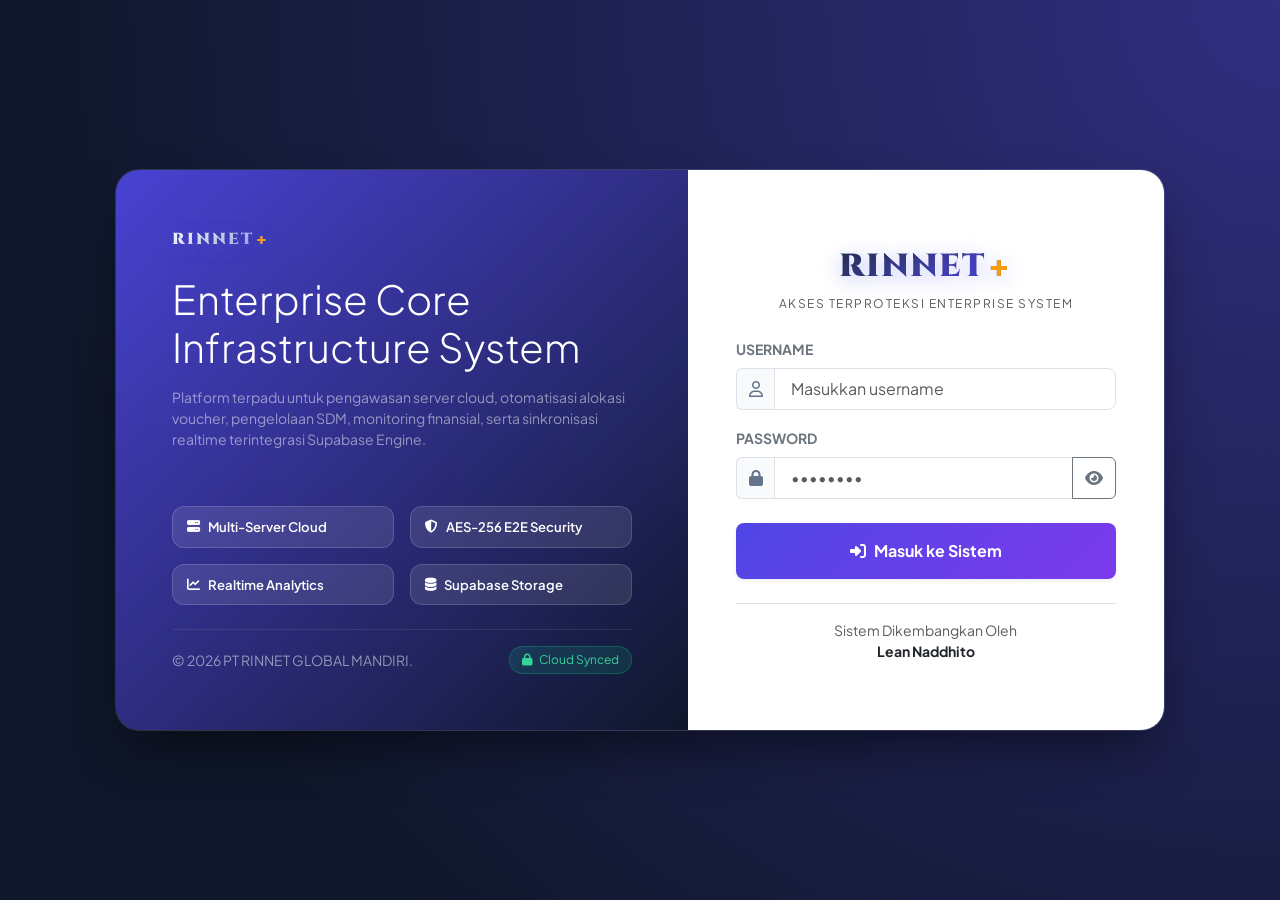
==== index.html @ 76e55583 "Add files via upload" ====
<!DOCTYPE html>
<html lang="id">
<head>
  <meta charset="UTF-8">
  <meta name="viewport" content="width=device-width, initial-scale=1.0, maximum-scale=1.0, user-scalable=no">
  <title>RINNET+ — Enterprise Infrastructure & Voucher Management System</title>
  
  <!-- Fonts & Stylesheets -->
  <link href="https://cdn.jsdelivr.net/npm/bootstrap@5.3.0/dist/css/bootstrap.min.css" rel="stylesheet">
  <link href="https://cdnjs.cloudflare.com/ajax/libs/font-awesome/6.4.0/css/all.min.css" rel="stylesheet">
  <link href="https://fonts.googleapis.com/css2?family=Cinzel:wght@700;800;900&family=Plus+Jakarta+Sans:wght@300;400;500;600;700;800;900&display=swap" rel="stylesheet">
  <link href="https://cdn.jsdelivr.net/npm/sweetalert2@11/dist/sweetalert2.min.css" rel="stylesheet">
  <link rel="stylesheet" href="./styles.css">

  <!-- JavaScript Libraries CDN -->
  <script src="https://cdn.jsdelivr.net/npm/@supabase/supabase-js@2"></script>
  <script src="https://cdn.jsdelivr.net/npm/chart.js"></script>
  <script src="https://cdnjs.cloudflare.com/ajax/libs/exceljs/4.3.0/exceljs.min.js"></script>
  <script src="https://cdnjs.cloudflare.com/ajax/libs/FileSaver.js/2.0.5/FileSaver.min.js"></script>
  <script src="https://cdn.jsdelivr.net/npm/bootstrap@5.3.0/dist/js/bootstrap.bundle.min.js"></script>
  <script src="https://cdn.jsdelivr.net/npm/sweetalert2@11"></script>
  <script src="https://cdn.jsdelivr.net/npm/canvas-confetti@1.6.0/dist/confetti.browser.min.js"></script>
  
  <!-- App Scripts -->
  <script src="./supabase-client.js" defer></script>
  <script src="./app.js" defer></script>
</head>
<body>

  <!-- LOGIN PAGE -->
  <div id="pageLogin" class="login-wrapper">
    <div class="login-card-container">
      <div class="login-grid">
        
        <div class="login-left">
          <div>
            <div class="brand-logo-container mb-4">
              <span class="brand-logo-text">RINNET<span class="plus-tag">+</span></span>
            </div>
            <h2 class="fw-800 text-white display-6 mb-3">Enterprise Core Infrastructure System</h2>
            <p class="text-white-50 small leading-relaxed">Platform terpadu untuk pengawasan server cloud, otomatisasi alokasi voucher, pengelolaan SDM, monitoring finansial, serta sinkronisasi realtime terintegrasi Supabase Engine.</p>
          </div>

          <div class="row g-3 my-4">
            <div class="col-6"><div class="feature-pill"><i class="fa-solid fa-server text-indigo"></i> Multi-Server Cloud</div></div>
            <div class="col-6"><div class="feature-pill"><i class="fa-solid fa-shield-halved text-emerald"></i> AES-256 E2E Security</div></div>
            <div class="col-6"><div class="feature-pill"><i class="fa-solid fa-chart-line text-amber"></i> Realtime Analytics</div></div>
            <div class="col-6"><div class="feature-pill"><i class="fa-solid fa-database text-cyan"></i> Supabase Storage</div></div>
          </div>

          <div class="text-white-50 small pt-3 border-top border-secondary border-opacity-25 d-flex justify-content-between align-items-center">
            <span>© 2026 PT RINNET GLOBAL MANDIRI.</span>
            <span class="badge-e2e"><i class="fa-solid fa-lock me-1"></i> Cloud Synced</span>
          </div>
        </div>

        <div class="login-right">
          <div class="text-center mb-4">
            <div class="brand-logo-container justify-content-center mb-1">
              <span class="brand-logo-text fs-2">RINNET<span class="plus-tag">+</span></span>
            </div>
            <span class="brand-subtitle text-muted">Akses Terproteksi Enterprise System</span>
          </div>

          <div id="loginLockoutAlert" class="alert alert-danger small d-none" role="alert">
            <i class="fa-solid fa-shield-triangle-exclamation me-1"></i> Terlalu banyak percobaan gagal. Silakan tunggu sebentar.
          </div>

          <form id="formLogin">
            <div class="mb-3">
              <label class="form-label small fw-bold text-secondary">USERNAME</label>
              <div class="input-group">
                <span class="input-group-text input-group-text-custom"><i class="fa-regular fa-user"></i></span>
                <input type="text" id="loginUsername" class="form-control form-control-lg fs-6" placeholder="Masukkan username" required autocomplete="username">
              </div>
            </div>

            <div class="mb-4">
              <label class="form-label small fw-bold text-secondary">PASSWORD</label>
              <div class="input-group">
                <span class="input-group-text input-group-text-custom"><i class="fa-solid fa-lock"></i></span>
                <input type="password" id="loginPassword" class="form-control form-control-lg fs-6" placeholder="••••••••" required autocomplete="current-password">
                <button class="btn btn-outline-secondary" type="button" id="btnTogglePassword"><i class="fa-solid fa-eye" id="eyeIcon"></i></button>
              </div>
            </div>

            <button type="submit" id="btnLogin" class="btn btn-primary btn-lg w-100 fw-bold fs-6 shadow-sm py-3" style="background: linear-gradient(135deg, var(--primary-accent), var(--violet-accent)); border: none;">
              <span id="btnLoginText"><i class="fa-solid fa-right-to-bracket me-2"></i>Masuk ke Sistem</span>
              <span id="btnLoginSpinner" class="d-none"><span class="spinner-border spinner-border-sm me-2" role="status"></span>Memproses...</span>
            </button>
          </form>

          <div class="mt-4 pt-3 text-center text-muted small border-top">
            Sistem Dikembangkan Oleh <br><strong class="text-dark">Lean Naddhito</strong>
          </div>
        </div>

      </div>
    </div>
  </div>

  <!-- MAIN APP SYSTEM -->
  <div id="pageApp" class="d-none">
    <div class="mobile-header d-lg-none">
      <div class="brand-logo-container">
        <span class="brand-logo-text fs-4 text-white">RINNET<span class="plus-tag">+</span></span>
      </div>
      <button class="btn btn-sm btn-outline-light" id="btnToggleSidebar"><i class="fa-solid fa-bars fs-5"></i></button>
    </div>

    <!-- Sidebar Navigation -->
    <nav class="sidebar" id="mainSidebar">
      <div class="p-3 text-center border-bottom border-secondary border-opacity-25">
        <div class="brand-logo-container justify-content-center mb-3 mt-2">
          <span class="brand-logo-text fs-3">RINNET<span class="plus-tag">+</span></span>
        </div>
        <img id="navUserAvatar" src="https://cdn-icons-png.flaticon.com/512/149/149071.png" class="profile-avatar-nav mb-2 shadow-sm" alt="Avatar" width="65" height="65" style="object-fit:cover; border-radius:50%; border: 2px solid var(--primary-accent);">
        <h6 class="fw-800 text-white mb-0 mt-2" id="navUserName">User</h6>
        <span class="badge mt-1 px-3 py-1 rounded-pill" id="userRoleBadge" style="background: rgba(99, 102, 241, 0.2); color: #818cf8;">Role: -</span>
      </div>

      <div class="sidebar-menu">
        <div class="sidebar-category-title">Control Panel & Monitoring</div>
        <a class="nav-link active" href="#" data-menu="dashboard"><i class="fa-solid fa-chart-pie"></i>Dashboard</a>
        <a class="nav-link" href="#" data-menu="profil"><i class="fa-solid fa-user-gear"></i>Profil Saya</a>
        <a class="nav-link superadmin-only d-none" href="#" data-menu="sysPerf"><i class="fa-solid fa-microchip text-warning"></i>Monitoring System</a>

        <div class="sidebar-category-title">Infrastruktur</div>
        <a class="nav-link" href="#" data-menu="server"><i class="fa-solid fa-server"></i>Input Server</a>
        <a class="nav-link" href="#" data-menu="serverWilayah"><i class="fa-solid fa-network-wired text-cyan"></i>Server per Wilayah</a>

        <div class="sidebar-category-title">SDM Operasional</div>
        <a class="nav-link" href="#" data-menu="inputReseller"><i class="fa-solid fa-user-plus text-warning"></i>Input Data Reseller</a>
        <a class="nav-link" href="#" data-menu="karyawan"><i class="fa-solid fa-user-group"></i>Data Karyawan</a>

        <div class="sidebar-category-title">Data Inputan</div>
        <a class="nav-link" href="#" data-menu="reseller"><i class="fa-solid fa-box-archive"></i>Pendaftaran & Stok Voucher</a>
        <a class="nav-link" href="#" data-menu="kasbon"><i class="fa-solid fa-hand-holding-dollar"></i>Form & Rekap Kasbon</a>

        <div class="sidebar-category-title">Sistem</div>
        <a class="nav-link superadmin-only d-none" href="#" data-menu="userMgmt"><i class="fa-solid fa-users-gear"></i>Manajemen User</a>
        <a class="nav-link" href="#" data-menu="about"><i class="fa-solid fa-circle-info text-info"></i>Tentang RINNET+</a>

        <a class="nav-link text-danger mt-3" href="#" id="btnLogout"><i class="fa-solid fa-right-from-bracket"></i>Keluar</a>
      </div>

      <div class="app-credit">
        Dibuat oleh <strong>Lean Naddhito</strong>
      </div>
    </nav>

    <!-- Main Content Area -->
    <main class="content-area">

      <!-- DASHBOARD -->
      <section id="menu-dashboard" class="page-section">
        <div class="welcome-card-lux mb-4">
          <div class="d-flex flex-wrap align-items-center justify-content-between gap-3">
            <div>
              <span class="badge bg-white bg-opacity-20 text-white rounded-pill px-3 py-1 text-uppercase small mb-2 fw-bold" style="letter-spacing: 1px;">
                <i class="fa-solid fa-sparkles text-warning me-1"></i>Enterprise System Active
              </span>
              <h2 class="fw-900 mb-1 text-white" id="dashWelcomeTitle">Selamat Datang di RINNET+</h2>
              <p class="text-white-50 mb-0 small" id="dashWelcomeSubtitle">Sistem Pengelolaan Infrastruktur Server, Stok Voucher & Monitoring Karyawan.</p>
            </div>
            <div class="text-end d-none d-md-block">
              <span class="d-block small text-white-50 fw-bold">WAKTU SISTEM</span>
              <h4 class="fw-800 text-white mb-0" id="liveClockText">00:00:00 WIB</h4>
            </div>
          </div>

          <div class="quotes-box-lux">
            <div class="d-flex align-items-start gap-3">
              <div class="fs-4 text-info mt-1"><i class="fa-solid fa-quote-left"></i></div>
              <div>
                <p class="mb-1 fw-600 fst-italic text-white fs-6" id="quoteText">"Kunci keberhasilan adalah fokus pada tujuan, bukan pada hambatan."</p>
                <small class="text-info fw-bold" id="quoteAuthor">— Kata Bijak Hari Ini</small>
              </div>
            </div>
          </div>
        </div>

        <!-- AKSES CEPAT -->
        <div class="mb-4">
          <h6 class="fw-bold text-uppercase text-secondary mb-3" style="font-size: 0.75rem; letter-spacing: 0.8px;">
            <i class="fa-solid fa-bolt text-warning me-1"></i>Akses Cepat Modul Navigasi
          </h6>
          <div class="row g-3">
            <div class="col-6 col-md-4 col-xl-2">
              <div class="quick-access-card" data-menu="server">
                <div class="quick-icon-box" style="background: rgba(99, 102, 241, 0.1); color: #6366f1;"><i class="fa-solid fa-server"></i></div>
                <div><h6 class="fw-bold mb-0 text-dark fs-6">Server</h6><small class="text-muted d-block" style="font-size: 11px;">Input Data</small></div>
              </div>
            </div>
            <div class="col-6 col-md-4 col-xl-2">
              <div class="quick-access-card" data-menu="serverWilayah">
                <div class="quick-icon-box" style="background: rgba(6, 182, 212, 0.1); color: #06b6d4;"><i class="fa-solid fa-network-wired"></i></div>
                <div><h6 class="fw-bold mb-0 text-dark fs-6">Wilayah</h6><small class="text-muted d-block" style="font-size: 11px;">Server Cluster</small></div>
              </div>
            </div>
            <div class="col-6 col-md-4 col-xl-2">
              <div class="quick-access-card" data-menu="inputReseller">
                <div class="quick-icon-box" style="background: rgba(245, 158, 11, 0.1); color: #f59e0b;"><i class="fa-solid fa-user-plus"></i></div>
                <div><h6 class="fw-bold mb-0 text-dark fs-6">Reseller</h6><small class="text-muted d-block" style="font-size: 11px;">Input Reseller</small></div>
              </div>
            </div>
            <div class="col-6 col-md-4 col-xl-2">
              <div class="quick-access-card" data-menu="reseller">
                <div class="quick-icon-box" style="background: rgba(16, 185, 129, 0.1); color: #10b981;"><i class="fa-solid fa-ticket"></i></div>
                <div><h6 class="fw-bold mb-0 text-dark fs-6">Voucher</h6><small class="text-muted d-block" style="font-size: 11px;">Stok Reseller</small></div>
              </div>
            </div>
            <div class="col-6 col-md-4 col-xl-2">
              <div class="quick-access-card" data-menu="karyawan">
                <div class="quick-icon-box" style="background: rgba(15, 23, 42, 0.1); color: #0f172a;"><i class="fa-solid fa-user-group"></i></div>
                <div><h6 class="fw-bold mb-0 text-dark fs-6">Karyawan</h6><small class="text-muted d-block" style="font-size: 11px;">Data SDM</small></div>
              </div>
            </div>
            <div class="col-6 col-md-4 col-xl-2">
             <div class="quick-access-card" data-menu="kasbon">
              <div class="quick-icon-box" style="background: rgba(16, 185, 129, 0.1); color: #10b981;"><i class="fa-solid fa-hand-holding-dollar"></i></div>
              <div><h6 class="fw-bold mb-0 text-dark fs-6">Kasbon</h6><small class="text-muted d-block" style="font-size: 11px;">Form & Rekap</small></div>
            </div>
          </div>
            <div class="col-6 col-md-4 col-xl-2 superadmin-only d-none">
              <div class="quick-access-card" data-menu="sysPerf">
                <div class="quick-icon-box" style="background: rgba(139, 92, 246, 0.1); color: #8b5cf6;"><i class="fa-solid fa-microchip"></i></div>
                <div><h6 class="fw-bold mb-0 text-dark fs-6">Monitoring</h6><small class="text-muted d-block" style="font-size: 11px;">System Status</small></div>
              </div>
            </div>
          </div>
        </div>

        <!-- STATISTIK DASAR -->
        <div class="row g-3 mb-4">
          <div class="col-12 col-sm-6 col-xl-2-4">
            <div class="stat-card" style="background: linear-gradient(135deg, #4f46e5, #6366f1);">
              <span class="text-white-50 small fw-bold">TOTAL SERVER</span>
              <h2 id="dashTotalServer" class="fw-800 my-1 text-white">0</h2>
              <i class="fa-solid fa-server stat-icon"></i>
            </div>
          </div>
          <div class="col-12 col-sm-6 col-xl-2-4">
            <div class="stat-card" style="background: linear-gradient(135deg, #0284c7, #06b6d4);">
              <span class="text-white-50 small fw-bold">TOTAL WILAYAH/CLUSTER</span>
              <h2 id="dashTotalWilayah" class="fw-800 my-1 text-white">0</h2>
              <i class="fa-solid fa-map-location-dot stat-icon"></i>
            </div>
          </div>
          <div class="col-12 col-sm-6 col-xl-2-4">
            <div class="stat-card" style="background: linear-gradient(135deg, #d97706, #f59e0b);">
              <span class="text-white-50 small fw-bold">TOTAL RESELLER</span>
              <h2 id="dashTotalReseller" class="fw-800 my-1 text-white">0</h2>
              <i class="fa-solid fa-users-viewfinder stat-icon"></i>
            </div>
          </div>
          <div class="col-12 col-sm-6 col-xl-2-4">
            <div class="stat-card" style="background: linear-gradient(135deg, #0f172a, #1e293b);">
              <span class="text-white-50 small fw-bold">TOTAL KARYAWAN</span>
              <h2 id="dashTotalKaryawan" class="fw-800 my-1 text-white">0</h2>
              <i class="fa-solid fa-users stat-icon"></i>
            </div>
          </div>
          <div class="col-12 col-sm-6 col-xl-2-4">
            <div class="stat-card" style="background: linear-gradient(135deg, #059669, #10b981);">
              <span class="text-white-50 small fw-bold">TOTAL VOUCHER</span>
              <h2 id="dashTotalStok" class="fw-800 my-1 text-white">0</h2>
              <i class="fa-solid fa-ticket stat-icon"></i>
            </div>
          </div>
        </div>

        <!-- GRAFIK SCALABLE -->
        <div class="card card-custom p-4 mb-4">
          <div class="d-flex justify-content-between align-items-center mb-3">
            <div>
              <h5 class="fw-bold mb-0"><i class="fa-solid fa-chart-column me-2 text-primary"></i>Statistik Distribusi Server Cloud</h5>
              <small class="text-muted">Gunakan scroll horizontal jika data melebihi tampilan layar.</small>
            </div>
            <span class="badge bg-primary bg-opacity-10 text-primary border border-primary px-3 py-1">Auto Scalable Chart</span>
          </div>
          <div class="chart-container-scroll" style="overflow-x: auto; max-width: 100%;">
            <div id="chartWrapper" style="min-width: 100%; height: 340px;">
              <canvas id="serverChart"></canvas>
            </div>
          </div>
        </div>

        <!-- REKAPAN VOUCHER -->
        <div class="d-flex align-items-center gap-2 flex-wrap">
  <select id="dashResellerServerFilter" class="form-select form-select-sm" style="width: auto;">
    <option value="">-- Semua Server --</option>
    <!-- Opsi server akan terisi otomatis dari cache server -->
  </select>
  <div class="d-flex align-items-center gap-1">
    <label class="small fw-bold mb-0 text-secondary">Dari:</label>
    <input type="date" id="dashResellerStart" class="form-control form-control-sm" style="width: auto;">
  </div>
  <div class="d-flex align-items-center gap-1">
    <label class="small fw-bold mb-0 text-secondary">s/d:</label>
    <input type="date" id="dashResellerEnd" class="form-control form-control-sm" style="width: auto;">
  </div>
  <button class="btn btn-sm btn-outline-secondary rounded-pill px-2 py-1 small" id="btnResetDashReseller" title="Reset Filter"><i class="fa-solid fa-rotate-right"></i></button>
  <button class="btn btn-sm btn-outline-success rounded-pill px-3" id="btnExportDashReseller"><i class="fa-solid fa-file-excel me-1"></i>Export Excel</button>
</div>

          <div class="table-responsive table-scroll">
            <table class="table table-bordered table-sm text-center align-middle" id="tblDashReseller">
              <thead class="table-light">
                <tr>
                  <th>Tanggal</th><th>Server</th><th>Reseller</th><th>Petugas</th><th>Total Voucher Harian</th><th>Total Voucher Bulanan</th><th>Total Keseluruhan</th>
                </tr>
              </thead>
              <tbody id="bodyDashReseller"></tbody>
            </table>
          </div>
        </div>
      </section>

      <!-- PROFIL -->
      <section id="menu-profil" class="page-section d-none">
        <h3 class="fw-800 mb-4 text-center text-lg-start">Profil Saya</h3>
        <div class="card card-custom p-4 mx-auto" style="max-width: 600px;">
          <form id="formProfil">
            <div class="text-center mb-4">
              <img id="prfAvatarPreview" src="https://cdn-icons-png.flaticon.com/512/149/149071.png" class="rounded-circle shadow border border-3 border-indigo mb-3" style="width: 100px; height: 100px; object-fit: cover;">
              <div>
                <label class="form-label small fw-bold d-block">Unggah Foto Profil Baru</label>
                <input type="file" id="prfAvatarFile" class="form-control form-control-sm" accept="image/*">
              </div>
            </div>
            <div class="mb-3"><label class="form-label small fw-bold">Username System</label><input type="text" id="prfUsername" class="form-control bg-light" readonly></div>
            <div class="mb-3"><label class="form-label small fw-bold">Nama Lengkap</label><input type="text" id="prfNamaLengkap" class="form-control" required></div>
            <div class="mb-3"><label class="form-label small fw-bold">Email Pribadi <span class="badge bg-light text-muted border">Opsional</span></label><input type="email" id="prfEmail" class="form-control" placeholder="nama@domain.com"></div>
            <div class="mb-3"><label class="form-label small fw-bold">Nomor WhatsApp</label><input type="text" id="prfWA" class="form-control" required></div>
            <button type="submit" id="btnSimpanProfil" class="btn btn-primary fw-bold w-100 py-2" style="background: var(--primary-accent); border:none;">Simpan Profil Saya</button>
          </form>
        </div>
      </section>

      <!-- SYSTEM MONITORING -->
      <section id="menu-sysPerf" class="page-section d-none">
        <div class="d-flex flex-wrap justify-content-between align-items-center mb-3 gap-2">
          <div>
            <h3 class="fw-800 mb-1">Monitoring System & Infrastruktur Cloud</h3>
            <p class="text-muted small mb-0">Pemantauan realtime status hardware & performa database Supabase Engine.</p>
          </div>
          <span class="badge bg-success bg-opacity-10 text-success border border-success px-3 py-2 rounded-pill d-flex align-items-center gap-2">
            <span class="live-dot"></span> SYSTEM LIVE MONITORING ACTIVE
          </span>
        </div>

        <div class="row g-3 mb-4">
          <div class="col-6 col-md-3"><div class="metric-card-modern"><span class="metric-title"><i class="fa-solid fa-microchip me-1 text-primary"></i> CPU Load</span><div id="sysCpuVal" class="metric-val text-primary">14%</div><div class="progress" style="height: 6px;"><div id="sysCpuBar" class="progress-bar bg-primary" style="width: 14%"></div></div></div></div>
          <div class="col-6 col-md-3"><div class="metric-card-modern"><span class="metric-title"><i class="fa-solid fa-memory me-1 text-info"></i> RAM Allocation</span><div id="sysRamVal" class="metric-val text-info">42%</div><div class="progress" style="height: 6px;"><div id="sysRamBar" class="progress-bar bg-info" style="width: 42%"></div></div></div></div>
          <div class="col-6 col-md-3"><div class="metric-card-modern"><span class="metric-title"><i class="fa-solid fa-bolt me-1 text-warning"></i> DB Latency</span><div id="sysDbLatency" class="metric-val text-warning">24 ms</div><small class="text-muted" style="font-size: 11px;">Supabase Engine</small></div></div>
          <div class="col-6 col-md-3"><div class="metric-card-modern"><span class="metric-title"><i class="fa-solid fa-server me-1 text-success"></i> Health Status</span><div class="metric-val text-success" style="font-size: 1.2rem;">OPERATIONAL</div><small class="text-muted" style="font-size: 11px;">All Services Online</small></div></div>
        </div>

        <div class="card card-custom p-4 mb-4">
          <div class="d-flex justify-content-between align-items-center mb-3">
            <div>
              <h5 class="fw-bold mb-0 text-primary"><i class="fa-solid fa-network-wired me-2"></i>Status Server Cluster</h5>
            </div>
            <button class="btn btn-sm btn-outline-primary rounded-pill px-3" id="btnRefreshCluster"><i class="fa-solid fa-rotate me-1"></i>Refresh Status</button>
          </div>
          <div class="table-responsive table-scroll">
            <table class="table table-hover align-middle mb-0" id="tblClusterStatus">
              <thead class="table-light"><tr><th>Nama Server</th><th>Pengelola / PIC</th><th>Wilayah / Cluster</th><th>Supabase Sync Status</th><th>Status Operasional</th></tr></thead>
              <tbody id="bodyClusterStatus"><tr><td colspan="5" class="text-center text-muted py-3">Memuat status cluster...</td></tr></tbody>
            </table>
          </div>
        </div>

        <div class="row g-4 mb-4">
          <div class="col-12 col-lg-8">
            <div class="card card-custom p-4 h-100">
              <h5 class="fw-bold mb-3"><i class="fa-solid fa-chart-line me-2 text-indigo"></i>Grafik Realtime Latensi DB & CPU Usage</h5>
              <div style="height: 280px; position: relative;"><canvas id="systemPerfChart"></canvas></div>
            </div>
          </div>
          <div class="col-12 col-lg-4">
            <div class="card card-custom p-4 h-100">
              <h5 class="fw-bold mb-3"><i class="fa-solid fa-terminal me-2 text-dark"></i>Live Security Log</h5>
              <div id="sysLogTerminal" class="terminal-console">
                <div>[SYSTEM] Inisialisasi AES-256 Security Engine... DONE</div>
                <div>[SUPABASE] Connection pool initialized (OK)</div>
                <div>[AUTH] Active session token verified</div>
              </div>
            </div>
          </div>
        </div>
      </section>

      <!-- SERVER CLOUD -->
      <section id="menu-server" class="page-section d-none">
        <h3 class="fw-800 mb-4">Manajemen Server Cloud</h3>
        <div class="row g-4">
          <div class="col-12 col-lg-4">
            <div class="card card-custom p-4">
              <h5 class="fw-bold mb-3" id="titleFormServer">Input Server Baru</h5>
              <form id="formServer">
                <input type="hidden" id="srvId">
                <div class="mb-2"><label class="form-label small fw-bold">Nama Server</label><input type="text" id="srvNama" class="form-control" required></div>
                <div class="mb-2"><label class="form-label small fw-bold">Pengelola</label><input type="text" id="srvPengelola" class="form-control" required></div>
                <div class="mb-2"><label class="form-label small fw-bold">WhatsApp</label><input type="text" id="srvWA" class="form-control" required></div>
                <div class="mb-3"><label class="form-label small fw-bold">Wilayah / Cluster</label><input type="text" id="srvWilayah" class="form-control" placeholder="Contoh: Cluster 1" required></div>
                <div class="d-flex gap-2">
                  <button type="submit" class="btn btn-primary flex-grow-1 fw-bold py-2" style="background: var(--primary-accent); border:none;">Simpan</button>
                  <button type="button" class="btn btn-secondary d-none py-2" id="btnBatalEditServer">Batal</button>
                </div>
              </form>
            </div>
          </div>
          <div class="col-12 col-lg-8">
            <div class="card card-custom p-4">
              <div class="d-flex justify-content-between align-items-center mb-3">
                <h5 class="fw-bold mb-0">Daftar Server Cloud</h5>
                <button class="btn btn-sm btn-outline-success rounded-pill px-3" id="btnExportServer"><i class="fa-solid fa-file-excel me-1"></i>Export</button>
              </div>
              <div class="table-responsive table-scroll">
                <table class="table table-hover align-middle" id="tblServer">
                  <thead class="table-light"><tr><th>Server</th><th>Pengelola</th><th>WhatsApp</th><th>Wilayah</th><th class="text-end">Aksi</th></tr></thead>
                  <tbody id="bodyServer"></tbody>
                </table>
              </div>
            </div>
          </div>
        </div>
      </section>

      <section id="menu-serverWilayah" class="page-section d-none">
        <div class="d-flex flex-wrap justify-content-between align-items-center mb-4 gap-2">
          <div><h3 class="fw-800 mb-1">Pengelolaan Data Server per Wilayah / Cluster</h3></div>
          <button class="btn btn-sm btn-outline-success rounded-pill px-3" id="btnExportServerWilayah"><i class="fa-solid fa-file-excel me-1"></i>Export Excel</button>
        </div>
        <div id="containerServerWilayah"></div>
      </section>

      <!-- RESELLER MASTER -->
      <section id="menu-inputReseller" class="page-section d-none">
        <h3 class="fw-800 mb-4">Pengelolaan & Data Master Reseller</h3>
        <div class="row g-4">
          <div class="col-12 col-lg-4">
            <div class="card card-custom p-4">
              <h5 class="fw-bold mb-3" id="titleFormReseller">Input Data Reseller</h5>
              <form id="formResellerMaster">
                <input type="hidden" id="rslId">
                <div class="mb-3"><label class="form-label small fw-bold">Nama Reseller</label><input type="text" id="rslNama" class="form-control" required></div>
                <div class="mb-3"><label class="form-label small fw-bold">Nomor WhatsApp</label><input type="text" id="rslWA" class="form-control" required></div>
                <div class="mb-3">
                  <label class="form-label small fw-bold">Nama Server (Master)</label>
                  <select id="rslServer" class="form-select" required><option value="">-- Pilih Server --</option></select>
                </div>
                <div class="d-flex gap-2">
                  <button type="submit" class="btn btn-primary flex-grow-1 fw-bold py-2" style="background: var(--primary-accent); border:none;">Simpan</button>
                  <button type="button" class="btn btn-secondary d-none py-2" id="btnBatalEditReseller">Batal</button>
                </div>
              </form>
            </div>
          </div>
          <div class="col-12 col-lg-8">
            <div class="card card-custom p-4">
              <div class="d-flex justify-content-between align-items-center mb-3">
                <h5 class="fw-bold mb-0">Daftar Reseller</h5>
                <button class="btn btn-sm btn-outline-success rounded-pill px-3" id="btnExportMasterReseller"><i class="fa-solid fa-file-excel me-1"></i>Export</button>
              </div>
              <div class="table-responsive table-scroll">
                <table class="table table-hover align-middle" id="tblMasterReseller">
                  <thead class="table-light"><tr><th>Server Utama</th><th>Nama Reseller</th><th>WhatsApp</th><th class="text-end">Aksi</th></tr></thead>
                  <tbody id="bodyMasterReseller"></tbody>
                </table>
              </div>
            </div>
          </div>
        </div>
      </section>

      <!-- KARYAWAN -->
      <section id="menu-karyawan" class="page-section d-none">
        <h3 class="fw-800 mb-4">Manajemen Data Karyawan</h3>
        <div class="row g-4">
          <div class="col-12 col-lg-4">
            <div class="card card-custom p-4">
              <div class="d-flex justify-content-between align-items-center mb-3">
                <h5 class="fw-bold mb-0" id="titleFormKaryawan">Input Karyawan</h5>
                <button type="button" class="btn btn-xs btn-outline-secondary rounded-pill px-2 py-0" style="font-size:11px;" id="btnAutoID">Auto ID</button>
              </div>
              <form id="formKaryawan">
                <input type="hidden" id="empDbId">
                <div class="mb-3"><label class="form-label small fw-bold">ID Karyawan</label><input type="text" id="empID" class="form-control fw-bold text-primary" required></div>
                <div class="mb-3"><label class="form-label small fw-bold">Nama Karyawan</label><input type="text" id="empNama" class="form-control" required></div>
                <div class="mb-3">
                  <label class="form-label small fw-bold">Jabatan</label>
                  <select id="empJabatan" class="form-select fw-semibold" required>
                    <option value="">-- Pilih --</option>
                    <option value="Owner">Owner</option><option value="Manajer">Manajer</option>
                    <option value="Officer">Officer</option><option value="Teknisi">Teknisi</option>
                    <option value="OB">OB</option><option value="Magang">Magang</option>
                  </select>
                </div>
                <div class="mb-3"><label class="form-label small fw-bold">WhatsApp</label><input type="text" id="empWA" class="form-control"></div>
                <div class="d-flex gap-2">
                  <button type="submit" class="btn btn-primary flex-grow-1 fw-bold py-2" style="background: var(--primary-accent); border:none;">Simpan</button>
                  <button type="button" class="btn btn-secondary d-none py-2" id="btnBatalEditKaryawan">Batal</button>
                </div>
              </form>
            </div>
          </div>
          <div class="col-12 col-lg-8">
            <div class="card card-custom p-4">
              <div class="d-flex justify-content-between align-items-center mb-3">
                <h5 class="fw-bold mb-0">Daftar Karyawan</h5>
                <button class="btn btn-sm btn-outline-success rounded-pill px-3" id="btnExportKaryawan"><i class="fa-solid fa-file-excel me-1"></i>Export</button>
              </div>
              <div class="table-responsive table-scroll">
                <table class="table table-hover align-middle" id="tblKaryawan">
                  <thead class="table-light"><tr><th>ID</th><th>Nama Karyawan</th><th>Jabatan</th><th>WhatsApp</th><th class="text-end">Aksi</th></tr></thead>
                  <tbody id="bodyKaryawan"></tbody>
                </table>
              </div>
            </div>
          </div>
        </div>
      </section>

      <!-- STOK VOUCHER -->
      <section id="menu-reseller" class="page-section d-none">
        <h3 class="fw-800 mb-4">Pendaftaran & Penyerahan Stok Voucher</h3>
        <div class="card card-custom p-4 mb-4">
          <div class="d-flex justify-content-between align-items-center mb-3">
            <h5 class="fw-bold mb-0" id="titleFormStok">Form Penyerahan Voucher</h5>
            <button type="button" class="btn btn-sm btn-secondary d-none" id="btnBatalEditStok">Batal Edit</button>
          </div>
          <form id="formStokReseller" class="row g-3">
            <input type="hidden" id="stkId">
            <div class="col-12 col-md-3"><label class="form-label small fw-bold">Tanggal</label><input type="date" id="stkTanggal" class="form-control" required></div>
            <!-- PERBAIKAN 2: Server memicu pemfilteran Reseller -->
            <div class="col-12 col-md-3"><label class="form-label small fw-bold">Server</label><select id="stkServer" class="form-select" required><option value="">Pilih Server</option></select></div>
            <div class="col-12 col-md-3"><label class="form-label small fw-bold">Reseller</label><select id="stkReseller" class="form-select" required><option value="">Pilih Server Dulu</option></select></div>
            <div class="col-12 col-md-3"><label class="form-label small fw-bold">Petugas</label><input type="text" id="stkPetugas" class="form-control" required></div>
            <div class="col-12"><hr class="my-2 text-muted"></div>
            
            <div class="col-4 col-sm-2"><label class="form-label small fw-bold">2K</label><input type="number" id="v2k" class="form-control" value="0" min="0"></div>
            <div class="col-4 col-sm-2"><label class="form-label small fw-bold">3K</label><input type="number" id="v3k" class="form-control" value="0" min="0"></div>
            <div class="col-4 col-sm-2"><label class="form-label small fw-bold">4K</label><input type="number" id="v4k" class="form-control" value="0" min="0"></div>
            <div class="col-4 col-sm-2"><label class="form-label small fw-bold">5K</label><input type="number" id="v5k" class="form-control" value="0" min="0"></div>
            <div class="col-4 col-sm-2"><label class="form-label small fw-bold">6K</label><input type="number" id="v6k" class="form-control" value="0" min="0"></div>
            <div class="col-4 col-sm-2"><label class="form-label small fw-bold">25K</label><input type="number" id="v25k" class="form-control" value="0" min="0"></div>
            
            <div class="col-4 col-sm-2"><label class="form-label small fw-bold">1HP</label><input type="number" id="b1hp" class="form-control" value="0" min="0"></div>
            <div class="col-4 col-sm-2"><label class="form-label small fw-bold">2HP</label><input type="number" id="b2hp" class="form-control" value="0" min="0"></div>
            <div class="col-4 col-sm-2"><label class="form-label small fw-bold">3HP</label><input type="number" id="b3hp" class="form-control" value="0" min="0"></div>
            <div class="col-4 col-sm-2"><label class="form-label small fw-bold">4HP</label><input type="number" id="b4hp" class="form-control" value="0" min="0"></div>
            <div class="col-4 col-sm-2"><label class="form-label small fw-bold">5HP</label><input type="number" id="b5hp" class="form-control" value="0" min="0"></div>
            <div class="col-12 text-end"><button type="submit" class="btn btn-primary fw-bold px-4 py-2" style="background: var(--primary-accent); border:none;">Simpan Alokasi</button></div>
          </form>
        </div>

        <div class="card card-custom p-4">
          <div class="d-flex justify-content-between align-items-center mb-3">
            <h5 class="fw-bold mb-0">Riwayat Penyerahan Voucher</h5>
            <button class="btn btn-sm btn-outline-success rounded-pill px-3" id="btnExportStok"><i class="fa-solid fa-file-excel me-1"></i>Export</button>
          </div>
          <div class="table-responsive table-scroll">
            <table class="table table-bordered table-hover text-center align-middle" id="tblStok">
              <thead class="table-light">
                <tr><th>Tanggal</th><th>Server</th><th>Reseller</th><th>Petugas</th><th>2K</th><th>3K</th><th>4K</th><th>5K</th><th>6K</th><th>25K</th><th>1HP</th><th>2HP</th><th>3HP</th><th>4HP</th><th>5HP</th><th>Aksi</th></tr>
              </thead>
              <tbody id="bodyStok"></tbody>
            </table>
          </div>
        </div>
      </section>

      <!-- KASBON -->
      <section id="menu-kasbon" class="page-section d-none">
        <h3 class="fw-800 mb-4">Pengelolaan Kasbon Karyawan</h3>
        <div class="row g-4">
          <div class="col-12 col-lg-4">
            <div class="card card-custom p-4">
              <h5 class="fw-bold mb-3">Form Pinjaman / Pelunasan</h5>
              <form id="formKasbon">
                <input type="hidden" id="ksbId">
                <div class="mb-2"><label class="form-label small fw-bold">Tanggal</label><input type="date" id="ksbTanggal" class="form-control" required></div>
                <div class="mb-2"><label class="form-label small fw-bold">Karyawan</label><select id="ksbKaryawan" class="form-select" required><option value="">Pilih</option></select></div>
                <div class="mb-2"><label class="form-label small fw-bold">Jumlah Kasbon (Rp)</label><input type="number" id="ksbJumlah" class="form-control" value="0" required></div>
                <div class="mb-2"><label class="form-label small fw-bold">Jumlah Dibayar (Rp)</label><input type="number" id="ksbDibayar" class="form-control" value="0"></div>
                <div class="mb-2">
                  <label class="form-label small fw-bold">Status Pelunasan</label>
                  <select id="ksbStatus" class="form-select"><option value="BELUM_LUNAS">Belum Lunas</option><option value="SEBAGIAN">Lunas Sebagian</option><option value="LUNAS">Lunas</option></select>
                </div>
                <!-- PERBAIKAN 3A: Sumber Dana Mengambil dari Server Cloud -->
                <div class="mb-2">
                  <label class="form-label small fw-bold">Sumber Dana (Server Cloud)</label>
                  <select id="ksbSumber" class="form-select" required><option value="">-- Pilih Server Cloud --</option></select>
                </div>
                <!-- PERBAIKAN 3B: Menu Sumber Dana Pelunasan -->
                <div class="mb-2">
                  <label class="form-label small fw-bold">Sumber Dana Pelunasan</label>
                  <select id="ksbPelunasan" class="form-select" required>
                    <option value="Potong Gaji">Potong Gaji</option>
                    <option value="Potong Uang Makan">Potong Uang Makan</option>
                    <option value="Bayar Mandiri">Bayar Mandiri</option>
                  </select>
                </div>
                <div class="mb-3"><label class="form-label small fw-bold">Keterangan</label><textarea id="ksbKet" class="form-control" rows="2"></textarea></div>
                <div class="p-3 bg-light rounded mb-3 text-center border">
                  <span class="small text-muted d-block">ESTIMASI SISA KASBON</span>
                  <h4 class="fw-bold text-danger mb-0" id="ksbSisaPreview">Rp 0</h4>
                </div>
                <div class="d-flex gap-2">
                  <button type="submit" class="btn btn-primary flex-grow-1 fw-bold py-2" style="background: var(--primary-accent); border:none;">Simpan</button>
                  <button type="button" class="btn btn-secondary d-none py-2" id="btnBatalEditKasbon">Batal</button>
                </div>
              </form>
            </div>
          </div>
          <div class="col-12 col-lg-8">
            <div class="card card-custom p-4 mb-4">
              <div class="d-flex flex-wrap justify-content-between align-items-center mb-3 gap-2">
                <h5 class="fw-bold mb-0">Riwayat Kasbon & Pelunasan</h5>
                <button class="btn btn-sm btn-outline-success rounded-pill px-3" id="btnExportKasbon"><i class="fa-solid fa-file-excel me-1"></i>Export</button>
              </div>
              <div class="row g-2 mb-3 bg-light p-2 rounded border">
                <div class="col-12 col-md-4"><select id="fltKasbonKaryawan" class="form-select form-select-sm"><option value="">-- Semua Karyawan --</option></select></div>
                <div class="col-6 col-md-4"><input type="date" id="fltKasbonStart" class="form-control form-control-sm" placeholder="Dari Tanggal"></div>
                <div class="col-6 col-md-4"><input type="date" id="fltKasbonEnd" class="form-control form-control-sm" placeholder="Sampai Tanggal"></div>
              </div>
              <div class="table-responsive table-scroll">
                <table class="table table-hover align-middle" id="tblKasbon">
                  <thead class="table-light">
                    <tr><th>Tanggal</th><th>Karyawan</th><th>Kasbon</th><th>Saldo</th><th>Status</th><th>Sumber Server</th><th>Pelunasan Via</th><th>Ket</th><th class="text-end">Aksi</th></tr>
                  </thead>
                  <tbody id="bodyKasbon"></tbody>
                </table>
              </div>
            </div>
            <div class="card card-custom p-4">
              <h5 class="fw-bold mb-3"><i class="fa-solid fa-wallet me-2 text-warning"></i>Ringkasan Saldo per Karyawan</h5>
              <div class="table-responsive">
                <table class="table table-sm table-bordered align-middle mb-0">
                  <thead class="table-light">
                    <tr><th>Nama Karyawan</th><th>Total Kasbon</th><th>Total Dibayar</th><th>Sisa Piutang</th><th>Metode Pelunasan</th></tr>
                  </thead>
                  <tbody id="bodySaldoKasbon"></tbody>
                </table>
              </div>
            </div>
          </div>
        </div>
      </section>

      <!-- USER MANAGEMENT -->
      <section id="menu-userMgmt" class="page-section d-none">
        <h3 class="fw-800 mb-4">Manajemen Akun System</h3>
        <div class="row g-4">
          <div class="col-12 col-lg-4">
            <div class="card card-custom p-4">
              <h5 class="fw-bold mb-3" id="titleFormUser">Registrasi User Baru</h5>
              <form id="formUserMgmt">
                <input type="hidden" id="usrId">
                <div class="mb-2"><label class="form-label small fw-bold">Username</label><input type="text" id="usrName" class="form-control" required></div>
                <div class="mb-2"><label class="form-label small fw-bold">Nama Lengkap</label><input type="text" id="usrFullName" class="form-control" required></div>
                <div class="mb-2"><label class="form-label small fw-bold">Email</label><input type="email" id="usrEmail" class="form-control" placeholder="opsional@domain.com"></div>
                <div class="mb-2"><label class="form-label small fw-bold">Password</label><input type="password" id="usrPass" class="form-control" placeholder="Minimal 6 Karakter"></div>
                <div class="mb-2"><label class="form-label small fw-bold">WhatsApp</label><input type="text" id="usrWA" class="form-control"></div>
                <div class="mb-3"><label class="form-label small fw-bold">Role Akses</label>
                  <select id="usrRole" class="form-select" required>
                    <option value="ADMIN">ADMIN</option><option value="MANAJEMEN">MANAJEMEN</option><option value="SUPERADMIN">SUPERADMIN</option>
                  </select>
                </div>
                <div class="d-flex gap-2">
                  <button type="submit" class="btn btn-primary flex-grow-1 fw-bold py-2" style="background: var(--primary-accent); border:none;">Simpan User</button>
                  <button type="button" class="btn btn-secondary d-none py-2" id="btnBatalEditUser">Batal</button>
                </div>
              </form>
            </div>
          </div>
          <div class="col-12 col-lg-8">
            <div class="card card-custom p-4">
              <div class="d-flex justify-content-between align-items-center mb-3">
                <h5 class="fw-bold mb-0">Daftar Pengguna</h5>
                <button class="btn btn-sm btn-outline-success rounded-pill px-3" id="btnExportUsers"><i class="fa-solid fa-file-excel me-1"></i>Export</button>
              </div>
              <div class="table-responsive table-scroll">
                <table class="table table-hover align-middle" id="tblUsers">
                  <thead class="table-light"><tr><th>Username</th><th>Email</th><th>Role</th><th class="text-end">Aksi</th></tr></thead>
                  <tbody id="bodyUsers"></tbody>
                </table>
              </div>
            </div>
          </div>
        </div>
      </section>

      <!-- MODUL TENTANG RINNET+ (Disesuaikan dengan Teknologi & Konsep Aplikasi) -->
      <section id="menu-about" class="page-section d-none">
        <!-- Hero Branding -->
        <div class="text-center py-4 mb-4">
          <div class="about-icon-wrapper mb-3 mx-auto">
            <i class="fa-solid fa-server text-primary fs-1"></i>
          </div>
          <h1 class="fw-900 display-5 mb-1 text-dark tracking-tight">RINNET+</h1>
          <p class="text-muted fw-600 fs-6 mb-2">Enterprise Infrastructure & Voucher Management System</p>
          <div class="fw-bold text-primary mb-3">PT RINNET GLOBAL MANDIRI</div>
          <div class="d-flex justify-content-center align-items-center gap-2">
            <span class="badge bg-light text-secondary border px-3 py-2 rounded-pill">v2.5.0 Enterprise</span>
            <span class="badge bg-light text-secondary border px-3 py-2 rounded-pill">Realtime Supabase Synced</span>
          </div>
        </div>

        <!-- Card Tentang Aplikasi -->
        <div class="card card-custom p-4 p-md-5 mb-5 shadow-sm">
          <h4 class="fw-800 text-dark mb-4">Tentang Aplikasi</h4>
          <p class="text-secondary leading-relaxed mb-3 fs-6">
            Pengelolaan infrastruktur server, alokasi stok voucher reseller, serta pencatatan kasbon karyawan yang dilakukan secara manual sering kali berisiko pada ketidakakuratan data dan lambatnya rekapitulasi operasional harian.
          </p>
          <p class="text-secondary leading-relaxed mb-4 fs-6">
            <strong class="text-dark">RINNET+</strong> hadir sebagai solusi enterprise core system terpadu untuk membangun operasional bisnis yang terstruktur, otomatis, dan scalable. Platform ini mengintegrasikan pengawasan multi-server cloud, manajemen database realtime, kontrol SDM, hingga laporan finansial dalam satu dashboard terpusat.
          </p>
          <div class="p-3 bg-light rounded-3 border-start border-4 border-primary">
            <span class="fw-bold text-dark">Hasilnya:</span> Efisiensi kerja maksimal, kontrol data yang presisi, dan transparansi laporan yang dapat diakses secara instan.
          </div>
        </div>

        <!-- Section Fitur Utama -->
        <div class="mb-5">
          <h4 class="fw-800 text-dark mb-4">Fitur Utama & Modul Canggih</h4>
          <div class="row g-4">
            <div class="col-12 col-md-6 col-lg-4">
              <div class="card card-custom p-4 h-100 shadow-sm border-0 bg-white">
                <div class="d-flex align-items-center gap-3">
                  <div class="quick-icon-box bg-primary bg-opacity-10 text-primary rounded-3"><i class="fa-solid fa-server"></i></div>
                  <div>
                    <h6 class="fw-bold mb-1 text-dark">Cloud Server Management</h6>
                    <p class="text-muted small mb-0">Pengelolaan server terstruktur dengan pemetaan wilayah/cluster</p>
                  </div>
                </div>
              </div>
            </div>
            <div class="col-12 col-md-6 col-lg-4">
              <div class="card card-custom p-4 h-100 shadow-sm border-0 bg-white">
                <div class="d-flex align-items-center gap-3">
                  <div class="quick-icon-box bg-info bg-opacity-10 text-info rounded-3"><i class="fa-solid fa-ticket"></i></div>
                  <div>
                    <h6 class="fw-bold mb-1 text-dark">Voucher & Stock Control</h6>
                    <p class="text-muted small mb-0">Alokasi voucher multi-denominasi (2K-25K & HP) dan rekap harian/bulanan</p>
                  </div>
                </div>
              </div>
            </div>
            <div class="col-12 col-md-6 col-lg-4">
              <div class="card card-custom p-4 h-100 shadow-sm border-0 bg-white">
                <div class="d-flex align-items-center gap-3">
                  <div class="quick-icon-box bg-success bg-opacity-10 text-success rounded-3"><i class="fa-solid fa-hand-holding-dollar"></i></div>
                  <div>
                    <h6 class="fw-bold mb-1 text-dark">Kasbon & Financial Tracker</h6>
                    <p class="text-muted small mb-0">Pencatatan pinjaman, sumber dana server, pelunasan, & saldo karyawan</p>
                  </div>
                </div>
              </div>
            </div>
            <div class="col-12 col-md-6 col-lg-4">
              <div class="card card-custom p-4 h-100 shadow-sm border-0 bg-white">
                <div class="d-flex align-items-center gap-3">
                  <div class="quick-icon-box bg-warning bg-opacity-10 text-warning rounded-3"><i class="fa-solid fa-microchip"></i></div>
                  <div>
                    <h6 class="fw-bold mb-1 text-dark">Realtime System Monitoring</h6>
                    <p class="text-muted small mb-0">Simulasi latensi database, CPU load, RAM, dan live terminal logs</p>
                  </div>
                </div>
              </div>
            </div>
            <div class="col-12 col-md-6 col-lg-4">
              <div class="card card-custom p-4 h-100 shadow-sm border-0 bg-white">
                <div class="d-flex align-items-center gap-3">
                  <div class="quick-icon-box bg-primary bg-opacity-10 text-indigo rounded-3"><i class="fa-solid fa-file-excel"></i></div>
                  <div>
                    <h6 class="fw-bold mb-1 text-dark">Excel Data Export</h6>
                    <p class="text-muted small mb-0">Ekspor laporan rekapitulasi cepat langsung berformat .xlsx</p>
                  </div>
                </div>
              </div>
            </div>
            <div class="col-12 col-md-6 col-lg-4">
              <div class="card card-custom p-4 h-100 shadow-sm border-0 bg-white">
                <div class="d-flex align-items-center gap-3">
                  <div class="quick-icon-box bg-secondary bg-opacity-10 text-dark rounded-3"><i class="fa-solid fa-shield-halved"></i></div>
                  <div>
                    <h6 class="fw-bold mb-1 text-dark">RBAC & Security System</h6>
                    <p class="text-muted small mb-0">Proteksi akun terenkripsi SHA-256 dengan hak akses Superadmin/Manajemen</p>
                  </div>
                </div>
              </div>
            </div>
          </div>
        </div>

        <!-- Section Keunggulan RINNET+ -->
        <div class="card p-4 p-md-5 mb-5 rounded-4 border-0" style="background: #eef2ff;">
          <h4 class="fw-800 text-dark mb-4">Keunggulan Sistem RINNET+</h4>
          <div class="d-flex flex-column gap-3">
            <div class="d-flex align-items-center gap-3">
              <i class="fa-circle-check fa-solid text-primary fs-5"></i>
              <span class="fw-600 text-dark fs-6">Sinkronisasi data otomatis secara real-time ke cloud database</span>
            </div>
            <div class="d-flex align-items-center gap-3">
              <i class="fa-circle-check fa-solid text-primary fs-5"></i>
              <span class="fw-600 text-dark fs-6">Antarmuka responsif, modern, dan dioptimalkan untuk performa tinggi</span>
            </div>
            <div class="d-flex align-items-center gap-3">
              <i class="fa-circle-check fa-solid text-primary fs-5"></i>
              <span class="fw-600 text-dark fs-6">Pemisahan kontrol hak akses yang ketat demi keamanan data perusahaan</span>
            </div>
          </div>
        </div>

        <!-- Section Teknologi yang Digunakan (Sesuai App Anda) -->
        <div class="mb-5">
          <h4 class="fw-800 text-dark mb-4">Teknologi & Engine</h4>
          <div class="row g-4">
            <div class="col-12 col-md-6">
              <div class="card card-custom p-4 h-100 shadow-sm border-0 bg-white">
                <h6 class="fw-bold text-primary mb-3"><i class="fa-code fa-solid me-2"></i>Frontend & UI Architecture</h6>
                <ul class="list-unstyled text-secondary small mb-0 d-flex flex-column gap-2">
                  <li>• HTML5 & CSS3 Responsive Framework</li>
                  <li>• Bootstrap 5.3 UI Library & Custom CSS Components</li>
                  <li>• Font Awesome 6.4 Iconography</li>
                  <li>• Google Fonts (Plus Jakarta Sans & Cinzel)</li>
                </ul>
              </div>
            </div>
            <div class="col-12 col-md-6">
              <div class="card card-custom p-4 h-100 shadow-sm border-0 bg-white">
                <h6 class="fw-bold text-primary mb-3"><i class="fa-database fa-solid me-2"></i>Cloud Database & Backend Engine</h6>
                <ul class="list-unstyled text-secondary small mb-0 d-flex flex-column gap-2">
                  <li>• Supabase JavaScript Client (Realtime Cloud Sync)</li>
                  <li>• PostgreSQL Relational Database Engine</li>
                  <li>• Secure Password Hashing (Crypto Subtle API / SHA-256)</li>
                </ul>
              </div>
            </div>
            <div class="col-12 col-md-6">
              <div class="card card-custom p-4 h-100 shadow-sm border-0 bg-white">
                <h6 class="fw-bold text-primary mb-3"><i class="fa-chart-pie fa-solid me-2"></i>Analytics & Visualization</h6>
                <ul class="list-unstyled text-secondary small mb-0 d-flex flex-column gap-2">
                  <li>• Chart.js (Interactive Bar & Line Graphs)</li>
                  <li>• Scalable Dynamic Wrapper Engine</li>
                </ul>
              </div>
            </div>
            <div class="col-12 col-md-6">
              <div class="card card-custom p-4 h-100 shadow-sm border-0 bg-white">
                <h6 class="fw-bold text-primary mb-3"><i class="fa-file-excel fa-solid me-2"></i>Utilities & Interactive Libraries</h6>
                <ul class="list-unstyled text-secondary small mb-0 d-flex flex-column gap-2">
                  <li>• ExcelJS & FileSaver.js (Spreadsheet Export Generator)</li>
                  <li>• SweetAlert2 (Modern Notification & Modal Dialogs)</li>
                  <li>• Canvas Confetti (Interactive Celebration Effects)</li>
                </ul>
              </div>
            </div>
          </div>
        </div>
      </section>

    </main>
  </div>

</body>
</html>
---- styles.css ----
/* ==========================================================================
   RINNET+ ENTERPRISE INFRASTRUCTURE CUSTOM CSS
   ========================================================================== */

:root {
  --primary-accent: #4f46e5;
  --violet-accent: #7c3aed;
  --indigo-dark: #0f172a;
  --sidebar-bg: #1e293b;
  --card-bg: #ffffff;
  --body-bg: #f8fafc;
  --text-primary: #0f172a;
  --text-muted: #64748b;
  --border-color: #e2e8f0;
}

body {
  font-family: 'Plus Jakarta Sans', sans-serif;
  background-color: var(--body-bg);
  color: var(--text-primary);
  margin: 0;
  padding: 0;
  overflow-x: hidden;
}

/* CUSTOM SCROLLBAR FOR BETTER UI */
::-webkit-scrollbar {
  width: 6px;
  height: 6px;
}
::-webkit-scrollbar-track {
  background: transparent;
}
::-webkit-scrollbar-thumb {
  background: rgba(99, 102, 241, 0.5);
  border-radius: 10px;
}
::-webkit-scrollbar-thumb:hover {
  background: var(--primary-accent);
}

/* BRAND TYPOGRAPHY */
.brand-logo-container {
  display: inline-flex;
  align-items: center;
  gap: 4px;
}
.brand-logo-text {
  font-family: 'Cinzel', serif;
  font-weight: 900;
  letter-spacing: 2px;
  background: linear-gradient(135deg, #ffffff 0%, #cbd5e1 50%, #818cf8 100%);
  -webkit-background-clip: text;
  -webkit-text-fill-color: transparent;
  text-shadow: 0 4px 20px rgba(99, 102, 241, 0.4);
}
.login-right .brand-logo-text {
  background: linear-gradient(135deg, #1e293b 0%, #4f46e5 100%);
  -webkit-background-clip: text;
  -webkit-text-fill-color: transparent;
}
.plus-tag {
  color: #f59e0b;
  font-family: 'Plus Jakarta Sans', sans-serif;
  font-weight: 900;
  margin-left: 2px;
  -webkit-text-fill-color: #f59e0b;
}
.brand-subtitle {
  font-size: 0.75rem;
  letter-spacing: 1.5px;
  text-transform: uppercase;
  display: block;
}

/* LOGIN WRAPPER */
.login-wrapper {
  min-height: 100vh;
  display: flex;
  align-items: center;
  justify-content: center;
  padding: 2rem;
  background: radial-gradient(circle at top right, #312e81, #0f172a 80%);
}
.login-card-container {
  width: 100%;
  max-width: 1050px;
  background: rgba(255, 255, 255, 0.03);
  backdrop-filter: blur(20px);
  border: 1px solid rgba(255, 255, 255, 0.1);
  border-radius: 24px;
  overflow: hidden;
  box-shadow: 0 25px 50px -12px rgba(0, 0, 0, 0.5);
}
.login-grid {
  display: grid;
  grid-template-columns: 1.2fr 1fr;
}
@media (max-width: 991px) {
  .login-grid { grid-template-columns: 1fr; }
  .login-left { display: none !important; }
}
.login-left {
  padding: 3.5rem;
  background: linear-gradient(135deg, rgba(79, 70, 229, 0.9), rgba(15, 23, 42, 0.95)),
              url('https://images.unsplash.com/photo-1558494949-ef010cbdcc31?auto=format&fit=crop&w=1200&q=80') center/cover;
  display: flex;
  flex-direction: column;
  justify-content: space-between;
}
.login-right {
  padding: 3.5rem 3rem;
  background: #ffffff;
  display: flex;
  flex-direction: column;
  justify-content: center;
}
.feature-pill {
  background: rgba(255, 255, 255, 0.1);
  border: 1px solid rgba(255, 255, 255, 0.15);
  border-radius: 12px;
  padding: 10px 14px;
  color: #ffffff;
  font-size: 0.82rem;
  font-weight: 600;
  display: flex;
  align-items: center;
  gap: 8px;
}
.badge-e2e {
  background: rgba(16, 185, 129, 0.15);
  color: #34d399;
  border: 1px solid rgba(16, 185, 129, 0.3);
  border-radius: 20px;
  padding: 4px 12px;
  font-size: 0.75rem;
}
.input-group-text-custom {
  background: #f8fafc;
  border-right: none;
  color: #64748b;
}

/* MAIN LAYOUT & SIDEBAR */
.mobile-header {
  background: var(--sidebar-bg);
  padding: 12px 20px;
  display: flex;
  align-items: center;
  justify-content: space-between;
  border-bottom: 1px solid rgba(255, 255, 255, 0.1);
}
.sidebar {
  width: 280px;
  height: 100vh;
  position: fixed;
  top: 0;
  left: 0;
  background: var(--sidebar-bg);
  color: #ffffff;
  display: flex;
  flex-direction: column;
  z-index: 1050;
  transition: all 0.3s ease;
  overflow-y: auto;
}
@media (max-width: 991px) {
  .sidebar { transform: translateX(-100%); }
  .sidebar.show { transform: translateX(0); }
}
.sidebar-category-title {
  font-size: 0.68rem;
  font-weight: 800;
  text-transform: uppercase;
  color: #64748b;
  padding: 1.2rem 1.5rem 0.4rem;
  letter-spacing: 1px;
}
.sidebar .nav-link {
  color: #94a3b8;
  padding: 0.75rem 1.5rem;
  font-weight: 600;
  font-size: 0.88rem;
  display: flex;
  align-items: center;
  gap: 12px;
  transition: all 0.2s ease;
  border-left: 3px solid transparent;
}
.sidebar .nav-link:hover,
.sidebar .nav-link.active {
  color: #ffffff;
  background: rgba(255, 255, 255, 0.05);
  border-left-color: var(--primary-accent);
}
.sidebar .nav-link i {
  width: 20px;
  text-align: center;
}
.app-credit {
  margin-top: auto;
  padding: 1rem 1.5rem;
  font-size: 0.75rem;
  color: #64748b;
  border-top: 1px solid rgba(255, 255, 255, 0.05);
}
.content-area {
  margin-left: 280px;
  padding: 2.5rem;
  min-height: 100vh;
}
@media (max-width: 991px) {
  .content-area { margin-left: 0; padding: 1.5rem; }
}

/* CARDS & COMPONENTS */
.card-custom {
  background: var(--card-bg);
  border: 1px solid var(--border-color);
  border-radius: 16px;
  box-shadow: 0 4px 6px -1px rgba(0, 0, 0, 0.05);
  transition: all 0.2s ease;
}
.welcome-card-lux {
  background: linear-gradient(135deg, #312e81, #4f46e5);
  border-radius: 20px;
  padding: 2rem;
  color: #ffffff;
  box-shadow: 0 10px 25px -5px rgba(79, 70, 229, 0.3);
}
.quotes-box-lux {
  background: rgba(255, 255, 255, 0.1);
  backdrop-filter: blur(10px);
  border: 1px solid rgba(255, 255, 255, 0.15);
  border-radius: 14px;
  padding: 1rem 1.25rem;
  margin-top: 1.25rem;
}
.stat-card {
  border-radius: 16px;
  padding: 1.25rem;
  color: #ffffff;
  position: relative;
  overflow: hidden;
  box-shadow: 0 10px 15px -3px rgba(0, 0, 0, 0.1);
}
.stat-icon {
  position: absolute;
  right: -10px;
  bottom: -10px;
  font-size: 4rem;
  opacity: 0.15;
}
.quick-access-card {
  background: #ffffff;
  border: 1px solid var(--border-color);
  border-radius: 14px;
  padding: 12px;
  display: flex;
  align-items: center;
  gap: 12px;
  cursor: pointer;
  transition: all 0.2s ease;
}
.quick-access-card:hover {
  transform: translateY(-3px);
  box-shadow: 0 10px 15px -3px rgba(0, 0, 0, 0.08);
  border-color: var(--primary-accent);
}
.quick-icon-box {
  width: 42px;
  height: 42px;
  border-radius: 10px;
  display: flex;
  align-items: center;
  justify-content: center;
  font-size: 1.2rem;
}
.metric-card-modern {
  background: #ffffff;
  border: 1px solid var(--border-color);
  border-radius: 14px;
  padding: 1.2rem;
}
.metric-title {
  font-size: 0.78rem;
  font-weight: 700;
  color: var(--text-muted);
  display: block;
  margin-bottom: 6px;
}
.metric-val {
  font-size: 1.6rem;
  font-weight: 800;
  margin-bottom: 8px;
}
.terminal-console {
  background: #0f172a;
  color: #38bdf8;
  font-family: monospace;
  font-size: 0.78rem;
  padding: 1rem;
  border-radius: 12px;
  height: 250px;
  overflow-y: auto;
}
.live-dot {
  width: 8px;
  height: 8px;
  background-color: #10b981;
  border-radius: 50%;
  display: inline-block;
  box-shadow: 0 0 8px #10b981;
  animation: pulseDot 1.5s infinite;
}
@keyframes pulseDot {
  0% { transform: scale(0.95); opacity: 1; }
  50% { transform: scale(1.3); opacity: 0.5; }
  100% { transform: scale(0.95); opacity: 1; }
}
.col-xl-2-4 {
  flex: 0 0 auto;
  width: 20%;
}
@media (max-width: 1199px) { .col-xl-2-4 { width: 50%; } }
@media (max-width: 575px) { .col-xl-2-4 { width: 100%; } }

/* TABLE RESPONSIVE SCROLL FIX */
.table-scroll {
  overflow-x: auto;
  -webkit-overflow-scrolling: touch;
  max-width: 100%;
}
.table-scroll table {
  min-width: 800px; /* Force table width for scroll on small devices */
}
/* Styling Tambahan untuk Modul Tentang RINNET+ */
.about-icon-wrapper {
  width: 70px;
  height: 70px;
  background: #eef2ff;
  border-radius: 20px;
  display: flex;
  align-items: center;
  justify-content: center;
}

.tracking-tight {
  letter-spacing: -1px;
}
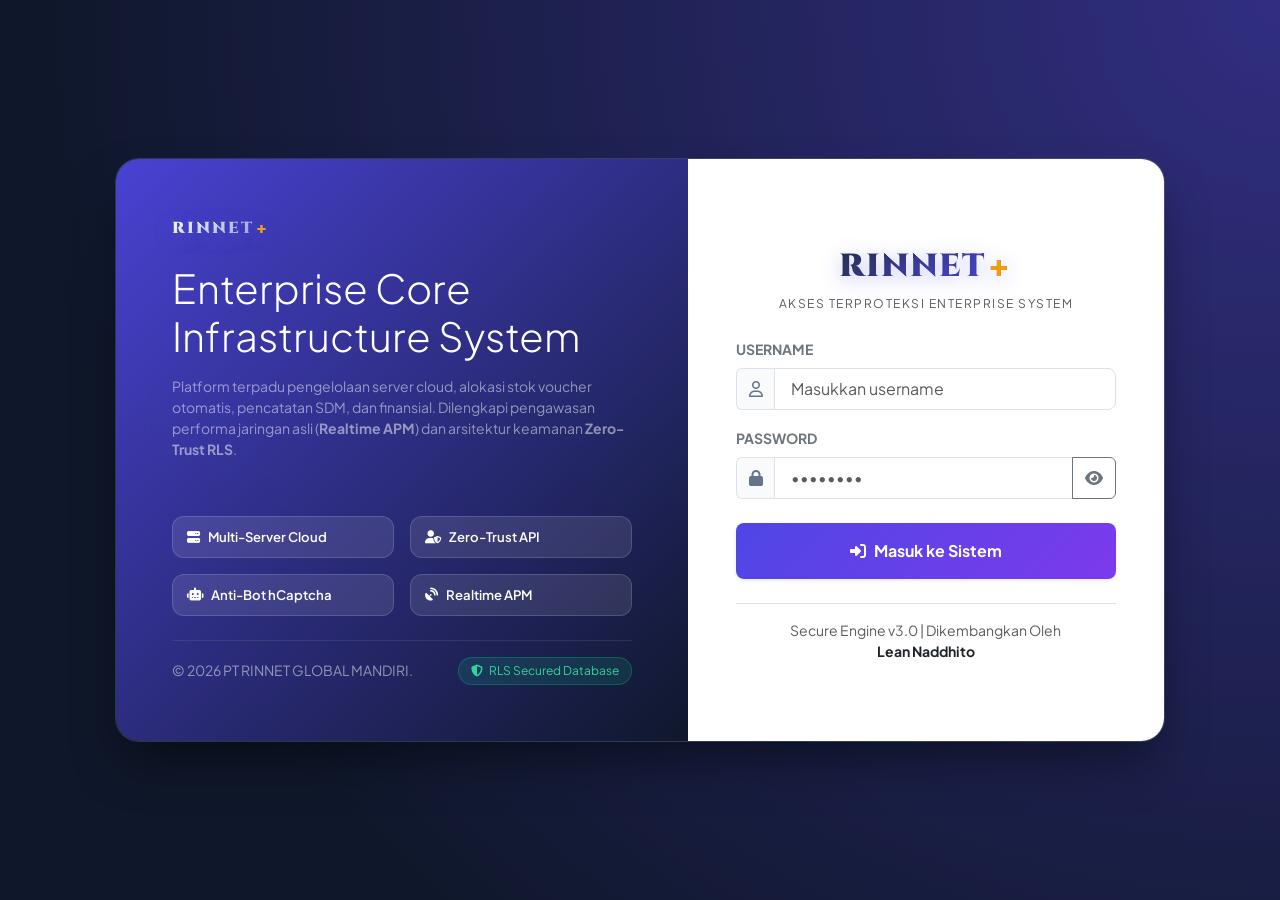
==== commit ffc89ed7: "Add files via upload" ====
--- a/index.html
+++ b/index.html
@@ -24,6 +24,7 @@
   <!-- App Scripts -->
   <script src="./supabase-client.js" defer></script>
   <script src="./app.js" defer></script>
+  <script src="https://js.hcaptcha.com/1/api.js" async defer></script>
 </head>
 <body>
 
@@ -38,19 +39,19 @@
               <span class="brand-logo-text">RINNET<span class="plus-tag">+</span></span>
             </div>
             <h2 class="fw-800 text-white display-6 mb-3">Enterprise Core Infrastructure System</h2>
-            <p class="text-white-50 small leading-relaxed">Platform terpadu untuk pengawasan server cloud, otomatisasi alokasi voucher, pengelolaan SDM, monitoring finansial, serta sinkronisasi realtime terintegrasi Supabase Engine.</p>
+            <p class="text-white-50 small leading-relaxed">Platform terpadu pengelolaan server cloud, alokasi stok voucher otomatis, pencatatan SDM, dan finansial. Dilengkapi pengawasan performa jaringan asli (<strong>Realtime APM</strong>) dan arsitektur keamanan <strong>Zero-Trust RLS</strong>.</p>
           </div>
 
           <div class="row g-3 my-4">
             <div class="col-6"><div class="feature-pill"><i class="fa-solid fa-server text-indigo"></i> Multi-Server Cloud</div></div>
-            <div class="col-6"><div class="feature-pill"><i class="fa-solid fa-shield-halved text-emerald"></i> AES-256 E2E Security</div></div>
-            <div class="col-6"><div class="feature-pill"><i class="fa-solid fa-chart-line text-amber"></i> Realtime Analytics</div></div>
-            <div class="col-6"><div class="feature-pill"><i class="fa-solid fa-database text-cyan"></i> Supabase Storage</div></div>
+            <div class="col-6"><div class="feature-pill"><i class="fa-solid fa-user-shield text-emerald"></i> Zero-Trust API</div></div>
+            <div class="col-6"><div class="feature-pill"><i class="fa-solid fa-robot text-amber"></i> Anti-Bot hCaptcha</div></div>
+            <div class="col-6"><div class="feature-pill"><i class="fa-solid fa-satellite-dish text-cyan"></i> Realtime APM</div></div>
           </div>
 
           <div class="text-white-50 small pt-3 border-top border-secondary border-opacity-25 d-flex justify-content-between align-items-center">
             <span>© 2026 PT RINNET GLOBAL MANDIRI.</span>
-            <span class="badge-e2e"><i class="fa-solid fa-lock me-1"></i> Cloud Synced</span>
+            <span class="badge-e2e"><i class="fa-solid fa-shield-halved me-1"></i> RLS Secured Database</span>
           </div>
         </div>
 
@@ -84,6 +85,7 @@
               </div>
             </div>
 
+            <div class="h-captcha" data-sitekey="de481efe-2a6e-4c64-9aa6-389a5d40e2c2"></div>
             <button type="submit" id="btnLogin" class="btn btn-primary btn-lg w-100 fw-bold fs-6 shadow-sm py-3" style="background: linear-gradient(135deg, var(--primary-accent), var(--violet-accent)); border: none;">
               <span id="btnLoginText"><i class="fa-solid fa-right-to-bracket me-2"></i>Masuk ke Sistem</span>
               <span id="btnLoginSpinner" class="d-none"><span class="spinner-border spinner-border-sm me-2" role="status"></span>Memproses...</span>
@@ -91,7 +93,7 @@
           </form>
 
           <div class="mt-4 pt-3 text-center text-muted small border-top">
-            Sistem Dikembangkan Oleh <br><strong class="text-dark">Lean Naddhito</strong>
+            Secure Engine v3.0 | Dikembangkan Oleh <br><strong class="text-dark">Lean Naddhito</strong>
           </div>
         </div>
 
@@ -217,15 +219,30 @@
               </div>
             </div>
             <div class="col-6 col-md-4 col-xl-2">
-             <div class="quick-access-card" data-menu="kasbon">
-              <div class="quick-icon-box" style="background: rgba(16, 185, 129, 0.1); color: #10b981;"><i class="fa-solid fa-hand-holding-dollar"></i></div>
-              <div><h6 class="fw-bold mb-0 text-dark fs-6">Kasbon</h6><small class="text-muted d-block" style="font-size: 11px;">Form & Rekap</small></div>
-            </div>
-          </div>
+              <div class="quick-access-card" data-menu="kasbon">
+                <div class="quick-icon-box" style="background: rgba(16, 185, 129, 0.1); color: #10b981;"><i class="fa-solid fa-hand-holding-dollar"></i></div>
+                <div><h6 class="fw-bold mb-0 text-dark fs-6">Kasbon</h6><small class="text-muted d-block" style="font-size: 11px;">Form & Rekap</small></div>
+              </div>
+            </div>
+            <!-- TAMBAHAN: NAVIGASI SUPERADMIN (USER MANAGEMENT) -->
+            <div class="col-6 col-md-4 col-xl-2 superadmin-only d-none">
+              <div class="quick-access-card" data-menu="userMgmt">
+                <div class="quick-icon-box" style="background: rgba(239, 68, 68, 0.1); color: #ef4444;"><i class="fa-solid fa-users-gear"></i></div>
+                <div><h6 class="fw-bold mb-0 text-dark fs-6">User Mgmt</h6><small class="text-muted d-block" style="font-size: 11px;">Akun System</small></div>
+              </div>
+            </div>
+            <!-- TAMBAHAN: NAVIGASI MONITORING (SUPERADMIN) -->
             <div class="col-6 col-md-4 col-xl-2 superadmin-only d-none">
               <div class="quick-access-card" data-menu="sysPerf">
                 <div class="quick-icon-box" style="background: rgba(139, 92, 246, 0.1); color: #8b5cf6;"><i class="fa-solid fa-microchip"></i></div>
                 <div><h6 class="fw-bold mb-0 text-dark fs-6">Monitoring</h6><small class="text-muted d-block" style="font-size: 11px;">System Status</small></div>
+              </div>
+            </div>
+            <!-- TAMBAHAN: NAVIGASI TENTANG RINNET+ -->
+            <div class="col-6 col-md-4 col-xl-2">
+              <div class="quick-access-card" data-menu="about">
+                <div class="quick-icon-box" style="background: rgba(6, 182, 212, 0.1); color: #06b6d4;"><i class="fa-solid fa-circle-info"></i></div>
+                <div><h6 class="fw-bold mb-0 text-dark fs-6">Tentang</h6><small class="text-muted d-block" style="font-size: 11px;">Info RINNET+</small></div>
               </div>
             </div>
           </div>
@@ -287,28 +304,38 @@
         </div>
 
         <!-- REKAPAN VOUCHER -->
-        <div class="d-flex align-items-center gap-2 flex-wrap">
-  <select id="dashResellerServerFilter" class="form-select form-select-sm" style="width: auto;">
-    <option value="">-- Semua Server --</option>
-    <!-- Opsi server akan terisi otomatis dari cache server -->
-  </select>
-  <div class="d-flex align-items-center gap-1">
-    <label class="small fw-bold mb-0 text-secondary">Dari:</label>
-    <input type="date" id="dashResellerStart" class="form-control form-control-sm" style="width: auto;">
-  </div>
-  <div class="d-flex align-items-center gap-1">
-    <label class="small fw-bold mb-0 text-secondary">s/d:</label>
-    <input type="date" id="dashResellerEnd" class="form-control form-control-sm" style="width: auto;">
-  </div>
-  <button class="btn btn-sm btn-outline-secondary rounded-pill px-2 py-1 small" id="btnResetDashReseller" title="Reset Filter"><i class="fa-solid fa-rotate-right"></i></button>
-  <button class="btn btn-sm btn-outline-success rounded-pill px-3" id="btnExportDashReseller"><i class="fa-solid fa-file-excel me-1"></i>Export Excel</button>
-</div>
+        <div class="card card-custom p-4 mb-4">
+          <div class="d-flex justify-content-between align-items-center mb-3">
+            <h5 class="fw-bold mb-0"><i class="fa-solid fa-file-invoice me-2 text-primary"></i>Rekapitulasi Voucher Reseller</h5>
+          </div>
+          
+          <div class="d-flex align-items-center gap-2 flex-wrap mb-3">
+            <select id="dashResellerServerFilter" class="form-select form-select-sm" style="width: auto;">
+              <option value="">-- Semua Server --</option>
+            </select>
+            <div class="d-flex align-items-center gap-1">
+              <label class="small fw-bold mb-0 text-secondary">Dari:</label>
+              <input type="date" id="dashResellerStart" class="form-control form-control-sm" style="width: auto;">
+            </div>
+            <div class="d-flex align-items-center gap-1">
+              <label class="small fw-bold mb-0 text-secondary">s/d:</label>
+              <input type="date" id="dashResellerEnd" class="form-control form-control-sm" style="width: auto;">
+            </div>
+            <button class="btn btn-sm btn-outline-secondary rounded-pill px-2 py-1 small" id="btnResetDashReseller" title="Reset Filter"><i class="fa-solid fa-rotate-right"></i></button>
+            <button class="btn btn-sm btn-outline-success rounded-pill px-3" id="btnExportDashReseller"><i class="fa-solid fa-file-excel me-1"></i>Export Excel</button>
+          </div>
 
           <div class="table-responsive table-scroll">
-            <table class="table table-bordered table-sm text-center align-middle" id="tblDashReseller">
+            <table class="table table-bordered table-hover table-sm text-center align-middle" id="tblDashReseller">
               <thead class="table-light">
                 <tr>
-                  <th>Tanggal</th><th>Server</th><th>Reseller</th><th>Petugas</th><th>Total Voucher Harian</th><th>Total Voucher Bulanan</th><th>Total Keseluruhan</th>
+                  <th>Tanggal</th>
+                  <th>Server</th>
+                  <th>Reseller</th>
+                  <th>Petugas</th>
+                  <th>Total Harian</th>
+                  <th>Total Bulanan</th>
+                  <th>Total Keseluruhan</th>
                 </tr>
               </thead>
               <tbody id="bodyDashReseller"></tbody>
@@ -338,54 +365,38 @@
         </div>
       </section>
 
-      <!-- SYSTEM MONITORING -->
+      <!-- SYSTEM MONITORING (REALTIME APM) -->
       <section id="menu-sysPerf" class="page-section d-none">
         <div class="d-flex flex-wrap justify-content-between align-items-center mb-3 gap-2">
           <div>
             <h3 class="fw-800 mb-1">Monitoring System & Infrastruktur Cloud</h3>
-            <p class="text-muted small mb-0">Pemantauan realtime status hardware & performa database Supabase Engine.</p>
-          </div>
-          <span class="badge bg-success bg-opacity-10 text-success border border-success px-3 py-2 rounded-pill d-flex align-items-center gap-2">
-            <span class="live-dot"></span> SYSTEM LIVE MONITORING ACTIVE
+            <p class="text-muted small mb-0">Pemantauan nyata (Realtime Ping & Uptime) konektivitas aplikasi ke database Supabase.</p>
+          </div>
+          <span class="badge bg-success bg-opacity-10 text-success border border-success px-3 py-2 rounded-pill d-flex align-items-center gap-2" id="sysLiveBadge">
+            <span class="live-dot" id="sysLiveDot"></span> <span id="sysLiveText">SYSTEM CONNECTED</span>
           </span>
         </div>
 
         <div class="row g-3 mb-4">
-          <div class="col-6 col-md-3"><div class="metric-card-modern"><span class="metric-title"><i class="fa-solid fa-microchip me-1 text-primary"></i> CPU Load</span><div id="sysCpuVal" class="metric-val text-primary">14%</div><div class="progress" style="height: 6px;"><div id="sysCpuBar" class="progress-bar bg-primary" style="width: 14%"></div></div></div></div>
-          <div class="col-6 col-md-3"><div class="metric-card-modern"><span class="metric-title"><i class="fa-solid fa-memory me-1 text-info"></i> RAM Allocation</span><div id="sysRamVal" class="metric-val text-info">42%</div><div class="progress" style="height: 6px;"><div id="sysRamBar" class="progress-bar bg-info" style="width: 42%"></div></div></div></div>
-          <div class="col-6 col-md-3"><div class="metric-card-modern"><span class="metric-title"><i class="fa-solid fa-bolt me-1 text-warning"></i> DB Latency</span><div id="sysDbLatency" class="metric-val text-warning">24 ms</div><small class="text-muted" style="font-size: 11px;">Supabase Engine</small></div></div>
-          <div class="col-6 col-md-3"><div class="metric-card-modern"><span class="metric-title"><i class="fa-solid fa-server me-1 text-success"></i> Health Status</span><div class="metric-val text-success" style="font-size: 1.2rem;">OPERATIONAL</div><small class="text-muted" style="font-size: 11px;">All Services Online</small></div></div>
-        </div>
-
-        <div class="card card-custom p-4 mb-4">
-          <div class="d-flex justify-content-between align-items-center mb-3">
-            <div>
-              <h5 class="fw-bold mb-0 text-primary"><i class="fa-solid fa-network-wired me-2"></i>Status Server Cluster</h5>
-            </div>
-            <button class="btn btn-sm btn-outline-primary rounded-pill px-3" id="btnRefreshCluster"><i class="fa-solid fa-rotate me-1"></i>Refresh Status</button>
-          </div>
-          <div class="table-responsive table-scroll">
-            <table class="table table-hover align-middle mb-0" id="tblClusterStatus">
-              <thead class="table-light"><tr><th>Nama Server</th><th>Pengelola / PIC</th><th>Wilayah / Cluster</th><th>Supabase Sync Status</th><th>Status Operasional</th></tr></thead>
-              <tbody id="bodyClusterStatus"><tr><td colspan="5" class="text-center text-muted py-3">Memuat status cluster...</td></tr></tbody>
-            </table>
-          </div>
+          <div class="col-6 col-md-3"><div class="metric-card-modern"><span class="metric-title"><i class="fa-solid fa-server me-1 text-primary"></i> Compute Instance</span><div class="metric-val text-primary" style="font-size: 1.3rem;">t3a.nano</div><small class="text-muted" style="font-size: 11px;">Primary Database</small></div></div>
+          <div class="col-6 col-md-3"><div class="metric-card-modern"><span class="metric-title"><i class="fa-solid fa-globe me-1 text-info"></i> Server Region</span><div class="metric-val text-info" style="font-size: 1.3rem;">Seoul</div><small class="text-muted" style="font-size: 11px;">ap-northeast-2</small></div></div>
+          <div class="col-6 col-md-3"><div class="metric-card-modern"><span class="metric-title"><i class="fa-solid fa-bolt me-1 text-warning"></i> Real Latency (Ping)</span><div id="sysDbLatency" class="metric-val text-warning">-- ms</div><small class="text-muted" style="font-size: 11px;">Waktu respon API</small></div></div>
+          <div class="col-6 col-md-3"><div class="metric-card-modern"><span class="metric-title"><i class="fa-solid fa-shield-check me-1 text-success"></i> Connection Status</span><div id="sysHealthStatus" class="metric-val text-success" style="font-size: 1.2rem;">CHECKING...</div><small class="text-muted" style="font-size: 11px;">Database Uptime</small></div></div>
         </div>
 
         <div class="row g-4 mb-4">
           <div class="col-12 col-lg-8">
             <div class="card card-custom p-4 h-100">
-              <h5 class="fw-bold mb-3"><i class="fa-solid fa-chart-line me-2 text-indigo"></i>Grafik Realtime Latensi DB & CPU Usage</h5>
+              <h5 class="fw-bold mb-3"><i class="fa-solid fa-chart-line me-2 text-indigo"></i>Grafik Realtime Latensi Jaringan (ms)</h5>
               <div style="height: 280px; position: relative;"><canvas id="systemPerfChart"></canvas></div>
             </div>
           </div>
           <div class="col-12 col-lg-4">
             <div class="card card-custom p-4 h-100">
-              <h5 class="fw-bold mb-3"><i class="fa-solid fa-terminal me-2 text-dark"></i>Live Security Log</h5>
+              <h5 class="fw-bold mb-3"><i class="fa-solid fa-terminal me-2 text-dark"></i>Live Network Log</h5>
               <div id="sysLogTerminal" class="terminal-console">
-                <div>[SYSTEM] Inisialisasi AES-256 Security Engine... DONE</div>
-                <div>[SUPABASE] Connection pool initialized (OK)</div>
-                <div>[AUTH] Active session token verified</div>
+                <div>[SYSTEM] Inisialisasi Realtime Ping Engine... DONE</div>
+                <div>[SUPABASE] Menghubungkan ke ap-northeast-2...</div>
               </div>
             </div>
           </div>
@@ -443,14 +454,33 @@
         <div class="row g-4">
           <div class="col-12 col-lg-4">
             <div class="card card-custom p-4">
-              <h5 class="fw-bold mb-3" id="titleFormReseller">Input Data Reseller</h5>
+              <div class="d-flex justify-content-between align-items-center mb-3">
+                <h5 class="fw-bold mb-0" id="titleFormReseller">Input Data Reseller</h5>
+                <button type="button" class="btn btn-xs btn-outline-secondary rounded-pill px-2 py-0" style="font-size:11px;" id="btnAutoIDReseller">Auto ID</button>
+              </div>
               <form id="formResellerMaster">
-                <input type="hidden" id="rslId">
-                <div class="mb-3"><label class="form-label small fw-bold">Nama Reseller</label><input type="text" id="rslNama" class="form-control" required></div>
-                <div class="mb-3"><label class="form-label small fw-bold">Nomor WhatsApp</label><input type="text" id="rslWA" class="form-control" required></div>
+                <!-- ID Database Supabase -->
+                <input type="hidden" id="rslDbId">
+                
+                <div class="mb-2"><label class="form-label small fw-bold">Kode ID</label><input type="text" id="rslID" class="form-control fw-bold text-primary" required placeholder="Klik Auto ID"></div>
+                <div class="mb-2"><label class="form-label small fw-bold">Nama Reseller (Mitra)</label><input type="text" id="rslNama" class="form-control" required></div>
+                <div class="mb-2">
+                  <label class="form-label small fw-bold">Server (Master)</label>
+                  <select id="rslServer" class="form-select" required><option value="">-- Pilih Server --</option></select>
+                </div>
+                <!-- Field Otomatis -->
+                <div class="mb-2"><label class="form-label small fw-bold">Nama Pengelola</label><input type="text" id="rslPengelola" class="form-control bg-light" readonly></div>
+                <div class="mb-2"><label class="form-label small fw-bold">WhatsApp Pengelola</label><input type="text" id="rslWAPengelola" class="form-control bg-light" readonly></div>
+                
+                <div class="mb-2"><label class="form-label small fw-bold">WhatsApp Reseller</label><input type="text" id="rslWA" class="form-control" required></div>
+                <div class="mb-2"><label class="form-label small fw-bold">Alamat</label><textarea id="rslAlamat" class="form-control" rows="2"></textarea></div>
+                <div class="mb-2"><label class="form-label small fw-bold">Titik Koordinat</label><input type="text" id="rslKoordinat" class="form-control" placeholder="-6.878230, 107.138396"></div>
                 <div class="mb-3">
-                  <label class="form-label small fw-bold">Nama Server (Master)</label>
-                  <select id="rslServer" class="form-select" required><option value="">-- Pilih Server --</option></select>
+                  <label class="form-label small fw-bold">Status</label>
+                  <select id="rslStatus" class="form-select">
+                    <option value="Aktif">Aktif</option>
+                    <option value="Nonaktif">Nonaktif</option>
+                  </select>
                 </div>
                 <div class="d-flex gap-2">
                   <button type="submit" class="btn btn-primary flex-grow-1 fw-bold py-2" style="background: var(--primary-accent); border:none;">Simpan</button>
@@ -467,7 +497,15 @@
               </div>
               <div class="table-responsive table-scroll">
                 <table class="table table-hover align-middle" id="tblMasterReseller">
-                  <thead class="table-light"><tr><th>Server Utama</th><th>Nama Reseller</th><th>WhatsApp</th><th class="text-end">Aksi</th></tr></thead>
+                  <thead class="table-light"><tr>
+                    <th>Kode</th>
+                    <th>Nama Reseller</th>
+                    <th>Server</th>
+                    <th>Pengelola</th>
+                    <th>WA Reseller</th>
+                    <th>Status</th>
+                    <th class="text-end">Aksi</th>
+                  </tr></thead>
                   <tbody id="bodyMasterReseller"></tbody>
                 </table>
               </div>
@@ -561,11 +599,39 @@
           <div class="d-flex justify-content-between align-items-center mb-3">
             <h5 class="fw-bold mb-0">Riwayat Penyerahan Voucher</h5>
             <button class="btn btn-sm btn-outline-success rounded-pill px-3" id="btnExportStok"><i class="fa-solid fa-file-excel me-1"></i>Export</button>
-          </div>
+            <button class="btn btn-sm btn-outline-danger me-2" onclick="showDeleteByDateRange('Stok Voucher', 'stok_voucher', fetchAndRenderStok)">
+            <i class="fa-solid fa-calendar-xmark me-1"></i> Hapus Custom
+            </button>
+          </div>
+          
+          <!-- UI FILTER SERVER & TANGGAL -->
+          <div class="d-flex align-items-center gap-2 flex-wrap mb-3">
+            <select id="fltStokServer" class="form-select form-select-sm" style="width: auto;">
+              <option value="">-- Semua Server --</option>
+            </select>
+            <div class="d-flex align-items-center gap-1">
+              <label class="small fw-bold mb-0 text-secondary">Dari:</label>
+              <input type="date" id="filterStokStart" class="form-control form-control-sm" style="width: auto;">
+            </div>
+            <div class="d-flex align-items-center gap-1">
+              <label class="small fw-bold mb-0 text-secondary">s/d:</label>
+              <input type="date" id="filterStokEnd" class="form-control form-control-sm" style="width: auto;">
+            </div>
+            <button class="btn btn-sm btn-outline-secondary rounded-pill px-2 py-1 small" id="btnResetStokFilter" title="Reset Filter"><i class="fa-solid fa-rotate-right"></i></button>
+          </div>
+
           <div class="table-responsive table-scroll">
             <table class="table table-bordered table-hover text-center align-middle" id="tblStok">
               <thead class="table-light">
-                <tr><th>Tanggal</th><th>Server</th><th>Reseller</th><th>Petugas</th><th>2K</th><th>3K</th><th>4K</th><th>5K</th><th>6K</th><th>25K</th><th>1HP</th><th>2HP</th><th>3HP</th><th>4HP</th><th>5HP</th><th>Aksi</th></tr>
+                <tr>
+                  <th>Tanggal</th>
+                  <th>Server</th>
+                  <th>Reseller</th>
+                  <th>Petugas</th>
+                  <th>2K</th><th>3K</th><th>4K</th><th>5K</th><th>6K</th><th>25K</th>
+                  <th>1HP</th><th>2HP</th><th>3HP</th><th>4HP</th><th>5HP</th>
+                  <th>Aksi</th>
+                </tr>
               </thead>
               <tbody id="bodyStok"></tbody>
             </table>
@@ -621,6 +687,9 @@
               <div class="d-flex flex-wrap justify-content-between align-items-center mb-3 gap-2">
                 <h5 class="fw-bold mb-0">Riwayat Kasbon & Pelunasan</h5>
                 <button class="btn btn-sm btn-outline-success rounded-pill px-3" id="btnExportKasbon"><i class="fa-solid fa-file-excel me-1"></i>Export</button>
+                <button class="btn btn-sm btn-outline-danger me-2" onclick="showDeleteByDateRange('Kasbon', 'kasbon', fetchAndRenderKasbon)">
+                <i class="fa-solid fa-calendar-xmark me-1"></i> Hapus Custom
+                </button>
               </div>
               <div class="row g-2 mb-3 bg-light p-2 rounded border">
                 <div class="col-12 col-md-4"><select id="fltKasbonKaryawan" class="form-select form-select-sm"><option value="">-- Semua Karyawan --</option></select></div>
@@ -666,10 +735,38 @@
                 <div class="mb-2"><label class="form-label small fw-bold">Password</label><input type="password" id="usrPass" class="form-control" placeholder="Minimal 6 Karakter"></div>
                 <div class="mb-2"><label class="form-label small fw-bold">WhatsApp</label><input type="text" id="usrWA" class="form-control"></div>
                 <div class="mb-3"><label class="form-label small fw-bold">Role Akses</label>
-                  <select id="usrRole" class="form-select" required>
-                    <option value="ADMIN">ADMIN</option><option value="MANAJEMEN">MANAJEMEN</option><option value="SUPERADMIN">SUPERADMIN</option>
-                  </select>
-                </div>
+  <select id="usrRole" class="form-select" required>
+    <option value="ADMIN">ADMIN</option>
+    <option value="MANAJEMEN">MANAJEMEN</option>
+    <option value="DATA ENTRY">DATA ENTRY</option>
+    <option value="SUPERADMIN">SUPERADMIN</option>
+  </select>
+</div>
+
+<!-- Tambahan Hak Akses Custom untuk Data Entry -->
+<div id="dataEntryAccessContainer" class="mb-3 d-none p-3 bg-light border rounded">
+  <label class="form-label small fw-bold text-primary mb-2">Pilihan Akses Modul (Data Entry)</label>
+  <div class="form-check">
+    <input class="form-check-input module-cb" type="checkbox" value="server" id="cbServer">
+    <label class="form-check-label small" for="cbServer">Input Server</label>
+  </div>
+  <div class="form-check">
+    <input class="form-check-input module-cb" type="checkbox" value="inputReseller" id="cbInputReseller">
+    <label class="form-check-label small" for="cbInputReseller">Input Data Reseller</label>
+  </div>
+  <div class="form-check">
+    <input class="form-check-input module-cb" type="checkbox" value="karyawan" id="cbKaryawan">
+    <label class="form-check-label small" for="cbKaryawan">Data Karyawan</label>
+  </div>
+  <div class="form-check">
+    <input class="form-check-input module-cb" type="checkbox" value="reseller" id="cbStok">
+    <label class="form-check-label small" for="cbStok">Pendaftaran & Stok Voucher</label>
+  </div>
+  <div class="form-check">
+    <input class="form-check-input module-cb" type="checkbox" value="kasbon" id="cbKasbon">
+    <label class="form-check-label small" for="cbKasbon">Form & Rekap Kasbon</label>
+  </div>
+</div>
                 <div class="d-flex gap-2">
                   <button type="submit" class="btn btn-primary flex-grow-1 fw-bold py-2" style="background: var(--primary-accent); border:none;">Simpan User</button>
                   <button type="button" class="btn btn-secondary d-none py-2" id="btnBatalEditUser">Batal</button>
@@ -694,7 +791,7 @@
         </div>
       </section>
 
-      <!-- MODUL TENTANG RINNET+ (Disesuaikan dengan Teknologi & Konsep Aplikasi) -->
+      <!-- MODUL TENTANG RINNET+ -->
       <section id="menu-about" class="page-section d-none">
         <!-- Hero Branding -->
         <div class="text-center py-4 mb-4">
@@ -704,9 +801,10 @@
           <h1 class="fw-900 display-5 mb-1 text-dark tracking-tight">RINNET+</h1>
           <p class="text-muted fw-600 fs-6 mb-2">Enterprise Infrastructure & Voucher Management System</p>
           <div class="fw-bold text-primary mb-3">PT RINNET GLOBAL MANDIRI</div>
-          <div class="d-flex justify-content-center align-items-center gap-2">
-            <span class="badge bg-light text-secondary border px-3 py-2 rounded-pill">v2.5.0 Enterprise</span>
-            <span class="badge bg-light text-secondary border px-3 py-2 rounded-pill">Realtime Supabase Synced</span>
+          <div class="d-flex justify-content-center align-items-center gap-2 flex-wrap">
+            <span class="badge bg-light text-secondary border px-3 py-2 rounded-pill">v3.0.0 Secure Edition</span>
+            <span class="badge bg-light text-secondary border px-3 py-2 rounded-pill"><i class="fa-solid fa-satellite-dish me-1 text-primary"></i>Realtime APM Connected</span>
+            <span class="badge bg-light text-secondary border px-3 py-2 rounded-pill"><i class="fa-solid fa-user-shield me-1 text-success"></i>Zero-Trust RLS Protected</span>
           </div>
         </div>
 
@@ -714,13 +812,13 @@
         <div class="card card-custom p-4 p-md-5 mb-5 shadow-sm">
           <h4 class="fw-800 text-dark mb-4">Tentang Aplikasi</h4>
           <p class="text-secondary leading-relaxed mb-3 fs-6">
-            Pengelolaan infrastruktur server, alokasi stok voucher reseller, serta pencatatan kasbon karyawan yang dilakukan secara manual sering kali berisiko pada ketidakakuratan data dan lambatnya rekapitulasi operasional harian.
+            Pengelolaan infrastruktur server cloud, distribusi stok voucher reseller, serta pencatatan finansial kasbon karyawan yang terdistribusi menuntut akurasi data yang presisi, pengawasan jaringan seketika (<em>realtime</em>), dan proteksi keamanan absolut.
           </p>
           <p class="text-secondary leading-relaxed mb-4 fs-6">
-            <strong class="text-dark">RINNET+</strong> hadir sebagai solusi enterprise core system terpadu untuk membangun operasional bisnis yang terstruktur, otomatis, dan scalable. Platform ini mengintegrasikan pengawasan multi-server cloud, manajemen database realtime, kontrol SDM, hingga laporan finansial dalam satu dashboard terpusat.
+            <strong class="text-dark">RINNET+</strong> telah bertransformasi menjadi sistem manajemen infrastruktur kelas <em>Enterprise</em> dengan arsitektur <strong>Zero-Trust</strong>. API aplikasi ini menolak modifikasi dari eksternal menggunakan <em>Custom Header Validation</em>. Selain itu, sistem ini kini ditenagai modul <strong>Realtime APM (Application Performance Monitoring)</strong> yang melacak latensi koneksi (Ping) dan status *Uptime* database Supabase secara nyata, bukan lagi sebuah simulasi.
           </p>
           <div class="p-3 bg-light rounded-3 border-start border-4 border-primary">
-            <span class="fw-bold text-dark">Hasilnya:</span> Efisiensi kerja maksimal, kontrol data yang presisi, dan transparansi laporan yang dapat diakses secara instan.
+            <span class="fw-bold text-dark">Hasilnya:</span> Keamanan basis data terjamin dari manipulasi eksternal, pemantauan jaringan cloud bekerja seketika, dan seluruh laporan operasional terekam secara instan siap untuk di-ekspor.
           </div>
         </div>
 
@@ -728,68 +826,90 @@
         <div class="mb-5">
           <h4 class="fw-800 text-dark mb-4">Fitur Utama & Modul Canggih</h4>
           <div class="row g-4">
-            <div class="col-12 col-md-6 col-lg-4">
+            <div class="col-12 col-md-6 col-lg-3">
               <div class="card card-custom p-4 h-100 shadow-sm border-0 bg-white">
                 <div class="d-flex align-items-center gap-3">
                   <div class="quick-icon-box bg-primary bg-opacity-10 text-primary rounded-3"><i class="fa-solid fa-server"></i></div>
                   <div>
-                    <h6 class="fw-bold mb-1 text-dark">Cloud Server Management</h6>
-                    <p class="text-muted small mb-0">Pengelolaan server terstruktur dengan pemetaan wilayah/cluster</p>
+                    <h6 class="fw-bold mb-1 text-dark">Cloud Server & Cluster</h6>
+                    <p class="text-muted small mb-0">Manajemen multi-server terstruktur dengan pemetaan cluster interaktif</p>
                   </div>
                 </div>
               </div>
             </div>
-            <div class="col-12 col-md-6 col-lg-4">
+            <div class="col-12 col-md-6 col-lg-3">
               <div class="card card-custom p-4 h-100 shadow-sm border-0 bg-white">
                 <div class="d-flex align-items-center gap-3">
                   <div class="quick-icon-box bg-info bg-opacity-10 text-info rounded-3"><i class="fa-solid fa-ticket"></i></div>
                   <div>
-                    <h6 class="fw-bold mb-1 text-dark">Voucher & Stock Control</h6>
-                    <p class="text-muted small mb-0">Alokasi voucher multi-denominasi (2K-25K & HP) dan rekap harian/bulanan</p>
+                    <h6 class="fw-bold mb-1 text-dark">Smart Stock Control</h6>
+                    <p class="text-muted small mb-0">Penyerahan voucher multi-nominal difilter dinamik per server</p>
                   </div>
                 </div>
               </div>
             </div>
-            <div class="col-12 col-md-6 col-lg-4">
+            <div class="col-12 col-md-6 col-lg-3">
               <div class="card card-custom p-4 h-100 shadow-sm border-0 bg-white">
                 <div class="d-flex align-items-center gap-3">
                   <div class="quick-icon-box bg-success bg-opacity-10 text-success rounded-3"><i class="fa-solid fa-hand-holding-dollar"></i></div>
                   <div>
-                    <h6 class="fw-bold mb-1 text-dark">Kasbon & Financial Tracker</h6>
-                    <p class="text-muted small mb-0">Pencatatan pinjaman, sumber dana server, pelunasan, & saldo karyawan</p>
+                    <h6 class="fw-bold mb-1 text-dark">Financial Tracker</h6>
+                    <p class="text-muted small mb-0">Pencatatan kasbon dan integrasi pelunasan potong server otomatis</p>
                   </div>
                 </div>
               </div>
             </div>
-            <div class="col-12 col-md-6 col-lg-4">
+            <div class="col-12 col-md-6 col-lg-3">
               <div class="card card-custom p-4 h-100 shadow-sm border-0 bg-white">
                 <div class="d-flex align-items-center gap-3">
-                  <div class="quick-icon-box bg-warning bg-opacity-10 text-warning rounded-3"><i class="fa-solid fa-microchip"></i></div>
+                  <div class="quick-icon-box bg-warning bg-opacity-10 text-warning rounded-3"><i class="fa-solid fa-satellite-dish"></i></div>
                   <div>
-                    <h6 class="fw-bold mb-1 text-dark">Realtime System Monitoring</h6>
-                    <p class="text-muted small mb-0">Simulasi latensi database, CPU load, RAM, dan live terminal logs</p>
+                    <h6 class="fw-bold mb-1 text-dark">Realtime APM</h6>
+                    <p class="text-muted small mb-0">Pengawasan latensi ping (ms) dan status *uptime* database cloud secara nyata</p>
                   </div>
                 </div>
               </div>
             </div>
-            <div class="col-12 col-md-6 col-lg-4">
+            <div class="col-12 col-md-6 col-lg-3">
+              <div class="card card-custom p-4 h-100 shadow-sm border-0 bg-white">
+                <div class="d-flex align-items-center gap-3">
+                  <div class="quick-icon-box bg-danger bg-opacity-10 text-danger rounded-3"><i class="fa-solid fa-user-shield"></i></div>
+                  <div>
+                    <h6 class="fw-bold mb-1 text-dark">Zero-Trust Security</h6>
+                    <p class="text-muted small mb-0">RLS (Row Level Security) yang memblokir akses tulis di luar aplikasi resmi</p>
+                  </div>
+                </div>
+              </div>
+            </div>
+            <div class="col-12 col-md-6 col-lg-3">
+              <div class="card card-custom p-4 h-100 shadow-sm border-0 bg-white">
+                <div class="d-flex align-items-center gap-3">
+                  <div class="quick-icon-box bg-danger bg-opacity-10 text-danger rounded-3" style="background-color: rgba(220, 53, 69, 0.1);"><i class="fa-solid fa-calendar-xmark"></i></div>
+                  <div>
+                    <h6 class="fw-bold mb-1 text-dark">Custom Bulk Delete</h6>
+                    <p class="text-muted small mb-0">Penghapusan massal data usang berbasis rentang tanggal dengan verifikasi</p>
+                  </div>
+                </div>
+              </div>
+            </div>
+            <div class="col-12 col-md-6 col-lg-3">
               <div class="card card-custom p-4 h-100 shadow-sm border-0 bg-white">
                 <div class="d-flex align-items-center gap-3">
                   <div class="quick-icon-box bg-primary bg-opacity-10 text-indigo rounded-3"><i class="fa-solid fa-file-excel"></i></div>
                   <div>
-                    <h6 class="fw-bold mb-1 text-dark">Excel Data Export</h6>
-                    <p class="text-muted small mb-0">Ekspor laporan rekapitulasi cepat langsung berformat .xlsx</p>
+                    <h6 class="fw-bold mb-1 text-dark">Formatted Excel Export</h6>
+                    <p class="text-muted small mb-0">Ekspor laporan spreadsheet (.xlsx) otomatis dengan header institusi resmi</p>
                   </div>
                 </div>
               </div>
             </div>
-            <div class="col-12 col-md-6 col-lg-4">
+            <div class="col-12 col-md-6 col-lg-3">
               <div class="card card-custom p-4 h-100 shadow-sm border-0 bg-white">
                 <div class="d-flex align-items-center gap-3">
-                  <div class="quick-icon-box bg-secondary bg-opacity-10 text-dark rounded-3"><i class="fa-solid fa-shield-halved"></i></div>
+                  <div class="quick-icon-box bg-secondary bg-opacity-10 text-dark rounded-3"><i class="fa-solid fa-users-gear"></i></div>
                   <div>
-                    <h6 class="fw-bold mb-1 text-dark">RBAC & Security System</h6>
-                    <p class="text-muted small mb-0">Proteksi akun terenkripsi SHA-256 dengan hak akses Superadmin/Manajemen</p>
+                    <h6 class="fw-bold mb-1 text-dark">Granular Role RBAC</h6>
+                    <p class="text-muted small mb-0">Kontrol hak akses bertingkat dari Superadmin hingga Data Entry spesifik modul</p>
                   </div>
                 </div>
               </div>
@@ -797,66 +917,68 @@
           </div>
         </div>
 
-        <!-- Section Keunggulan RINNET+ -->
+        <!-- Section Keunggulan System -->
         <div class="card p-4 p-md-5 mb-5 rounded-4 border-0" style="background: #eef2ff;">
-          <h4 class="fw-800 text-dark mb-4">Keunggulan Sistem RINNET+</h4>
+          <h4 class="fw-800 text-dark mb-4">Keunggulan Utama RINNET+</h4>
           <div class="d-flex flex-column gap-3">
             <div class="d-flex align-items-center gap-3">
               <i class="fa-circle-check fa-solid text-primary fs-5"></i>
-              <span class="fw-600 text-dark fs-6">Sinkronisasi data otomatis secara real-time ke cloud database</span>
+              <span class="fw-600 text-dark fs-6">Sistem Database yang dikunci secara *Zero-Trust* memvalidasi *header* rahasia, memastikan mustahil bagi pihak ketiga untuk mengubah atau menghapus data melalui API.</span>
             </div>
             <div class="d-flex align-items-center gap-3">
               <i class="fa-circle-check fa-solid text-primary fs-5"></i>
-              <span class="fw-600 text-dark fs-6">Antarmuka responsif, modern, dan dioptimalkan untuk performa tinggi</span>
+              <span class="fw-600 text-dark fs-6">Keamanan login tangguh menggunakan *bot-defense* hCaptcha terintegrasi dengan pembatasan waktu penalti (*Lockout*) pada upaya pembobolan paksa (*Brute-force*).</span>
             </div>
             <div class="d-flex align-items-center gap-3">
               <i class="fa-circle-check fa-solid text-primary fs-5"></i>
-              <span class="fw-600 text-dark fs-6">Pemisahan kontrol hak akses yang ketat demi keamanan data perusahaan</span>
-            </div>
-          </div>
-        </div>
-
-        <!-- Section Teknologi yang Digunakan (Sesuai App Anda) -->
+              <span class="fw-600 text-dark fs-6">Desain antarmuka 100% responsif dengan pemantauan *Application Performance Monitoring (APM)* yang menampilkan kualitas latensi internet ke server Cloud Supabase (Asia).</span>
+            </div>
+          </div>
+        </div>
+
+        <!-- Section Teknologi & Engine -->
         <div class="mb-5">
-          <h4 class="fw-800 text-dark mb-4">Teknologi & Engine</h4>
+          <h4 class="fw-800 text-dark mb-4">Teknologi & Infrastructure Engine</h4>
           <div class="row g-4">
             <div class="col-12 col-md-6">
               <div class="card card-custom p-4 h-100 shadow-sm border-0 bg-white">
-                <h6 class="fw-bold text-primary mb-3"><i class="fa-code fa-solid me-2"></i>Frontend & UI Architecture</h6>
+                <h6 class="fw-bold text-primary mb-3"><i class="fa-code fa-solid me-2"></i>Frontend Architecture & UI</h6>
                 <ul class="list-unstyled text-secondary small mb-0 d-flex flex-column gap-2">
-                  <li>• HTML5 & CSS3 Responsive Framework</li>
-                  <li>• Bootstrap 5.3 UI Library & Custom CSS Components</li>
-                  <li>• Font Awesome 6.4 Iconography</li>
-                  <li>• Google Fonts (Plus Jakarta Sans & Cinzel)</li>
+                  <li>• HTML5 & CSS3 Responsive Grid Layout</li>
+                  <li>• Bootstrap 5.3 Framework & Mobile Media Queries</li>
+                  <li>• Font Awesome 6.4 Free Solid & Regular Iconography</li>
+                  <li>• Google Fonts (Plus Jakarta Sans & Cinzel Typography)</li>
                 </ul>
               </div>
             </div>
             <div class="col-12 col-md-6">
               <div class="card card-custom p-4 h-100 shadow-sm border-0 bg-white">
-                <h6 class="fw-bold text-primary mb-3"><i class="fa-database fa-solid me-2"></i>Cloud Database & Backend Engine</h6>
+                <h6 class="fw-bold text-primary mb-3"><i class="fa-database fa-solid me-2"></i>Cloud Database & Security Engine</h6>
                 <ul class="list-unstyled text-secondary small mb-0 d-flex flex-column gap-2">
-                  <li>• Supabase JavaScript Client (Realtime Cloud Sync)</li>
-                  <li>• PostgreSQL Relational Database Engine</li>
-                  <li>• Secure Password Hashing (Crypto Subtle API / SHA-256)</li>
+                  <li>• Supabase JS Client (Custom Security Header)</li>
+                  <li>• PostgreSQL Row Level Security (Zero-Trust Validated)</li>
+                  <li>• hCaptcha Security API (Bot Defense)</li>
+                  <li>• SHA-256 One-Way Password Hashing (Web Crypto API)</li>
                 </ul>
               </div>
             </div>
             <div class="col-12 col-md-6">
               <div class="card card-custom p-4 h-100 shadow-sm border-0 bg-white">
-                <h6 class="fw-bold text-primary mb-3"><i class="fa-chart-pie fa-solid me-2"></i>Analytics & Visualization</h6>
+                <h6 class="fw-bold text-primary mb-3"><i class="fa-satellite-dish fa-solid me-2"></i>Analytics & Realtime APM</h6>
                 <ul class="list-unstyled text-secondary small mb-0 d-flex flex-column gap-2">
-                  <li>• Chart.js (Interactive Bar & Line Graphs)</li>
-                  <li>• Scalable Dynamic Wrapper Engine</li>
+                  <li>• Realtime Application Performance Monitoring (APM)</li>
+                  <li>• Chart.js (Interactive Real Ping Latency Graph)</li>
+                  <li>• Live Network Status & Server Uptime Terminal Log</li>
                 </ul>
               </div>
             </div>
             <div class="col-12 col-md-6">
               <div class="card card-custom p-4 h-100 shadow-sm border-0 bg-white">
-                <h6 class="fw-bold text-primary mb-3"><i class="fa-file-excel fa-solid me-2"></i>Utilities & Interactive Libraries</h6>
+                <h6 class="fw-bold text-primary mb-3"><i class="fa-file-excel fa-solid me-2"></i>Export & Interactive Libraries</h6>
                 <ul class="list-unstyled text-secondary small mb-0 d-flex flex-column gap-2">
-                  <li>• ExcelJS & FileSaver.js (Spreadsheet Export Generator)</li>
-                  <li>• SweetAlert2 (Modern Notification & Modal Dialogs)</li>
-                  <li>• Canvas Confetti (Interactive Celebration Effects)</li>
+                  <li>• ExcelJS & FileSaver.js (Structured .xlsx Report Generator)</li>
+                  <li>• SweetAlert2 (Interactive Dialogs & Toast Notifications)</li>
+                  <li>• Canvas Confetti (Celebration Visual Effects)</li>
                 </ul>
               </div>
             </div>
--- a/styles.css
+++ b/styles.css
@@ -77,10 +77,11 @@
 .login-wrapper {
   min-height: 100vh;
   display: flex;
-  align-items: center;
+  align-items: flex-start; /* Ubah dari center agar tidak terpotong di atas saat scroll */
   justify-content: center;
-  padding: 2rem;
+  padding: 2rem 1rem;
   background: radial-gradient(circle at top right, #312e81, #0f172a 80%);
+  overflow-y: auto; /* Memastikan halaman bisa discroll */
 }
 .login-card-container {
   width: 100%;
@@ -91,6 +92,7 @@
   border-radius: 24px;
   overflow: hidden;
   box-shadow: 0 25px 50px -12px rgba(0, 0, 0, 0.5);
+  margin: auto; /* Mengunci posisi di tengah, namun tetap aman saat discroll */
 }
 .login-grid {
   display: grid;
@@ -98,7 +100,19 @@
 }
 @media (max-width: 991px) {
   .login-grid { grid-template-columns: 1fr; }
-  .login-left { display: none !important; }
+  
+  /* Memunculkan panel kiri di HP dan menyesuaikan paddingnya */
+  .login-left { 
+    display: flex !important; 
+    padding: 2.5rem 1.5rem; 
+  }
+  
+  /* Menyesuaikan teks footer pada panel kiri agar rapi di HP */
+  .login-left .border-top {
+    flex-direction: column;
+    gap: 12px;
+    text-align: center;
+  }
 }
 .login-left {
   padding: 3.5rem;
@@ -347,4 +361,24 @@
 
 .tracking-tight {
   letter-spacing: -1px;
+}
+
+/* RESPONSIVE FIX UNTUK LAYAR MOBILE & TABLET (LOGIN PAGE) */
+@media (max-width: 575px) {
+  .login-wrapper {
+    padding: 1rem; /* Mengurangi jarak luar (margin) pada layar kecil */
+  }
+  
+  .login-right {
+    padding: 2.5rem 1.5rem; /* Mengurangi padding di dalam kartu login */
+  }
+  
+  .brand-subtitle {
+    font-size: 0.65rem; /* Mengecilkan teks subtitle agar tidak terpotong di kanan */
+    letter-spacing: 1px;
+  }
+  
+  .login-card-container {
+    border-radius: 16px; /* Menyesuaikan lengkungan border untuk layar kecil */
+  }
 }
